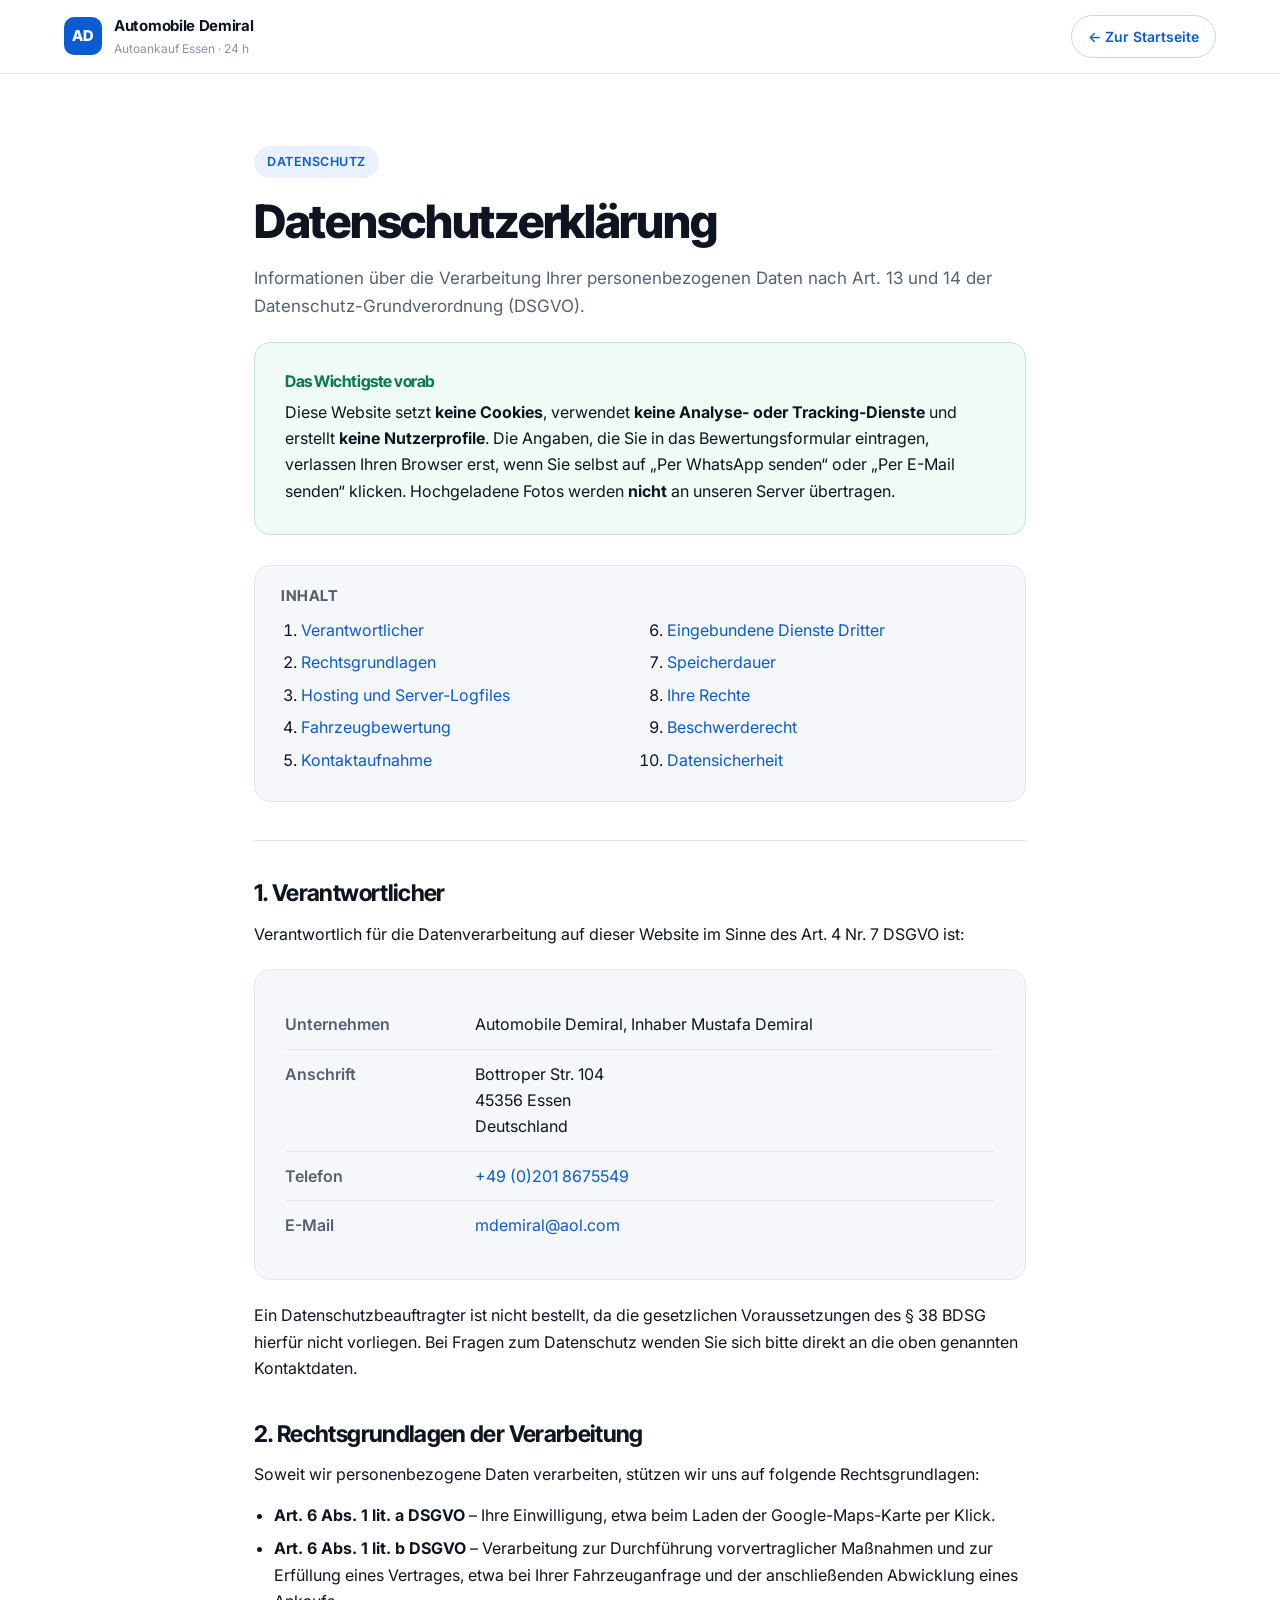
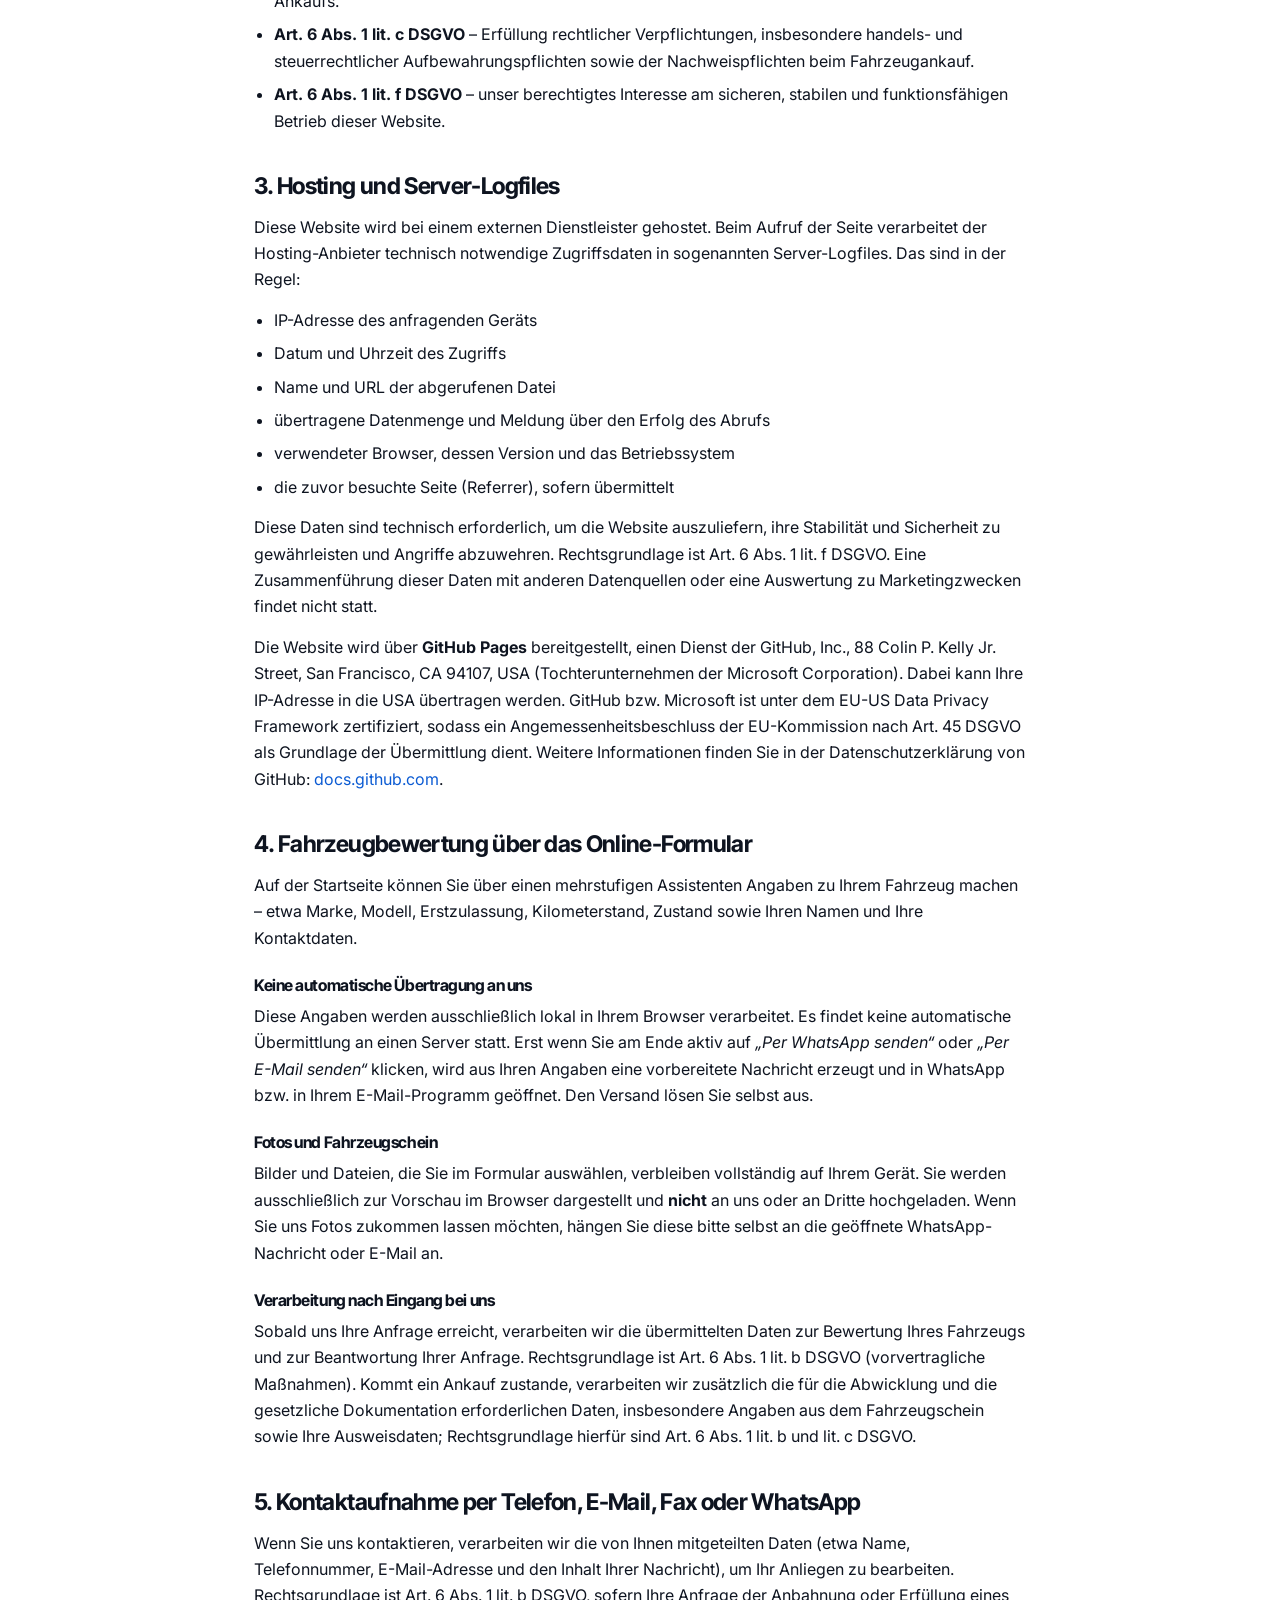
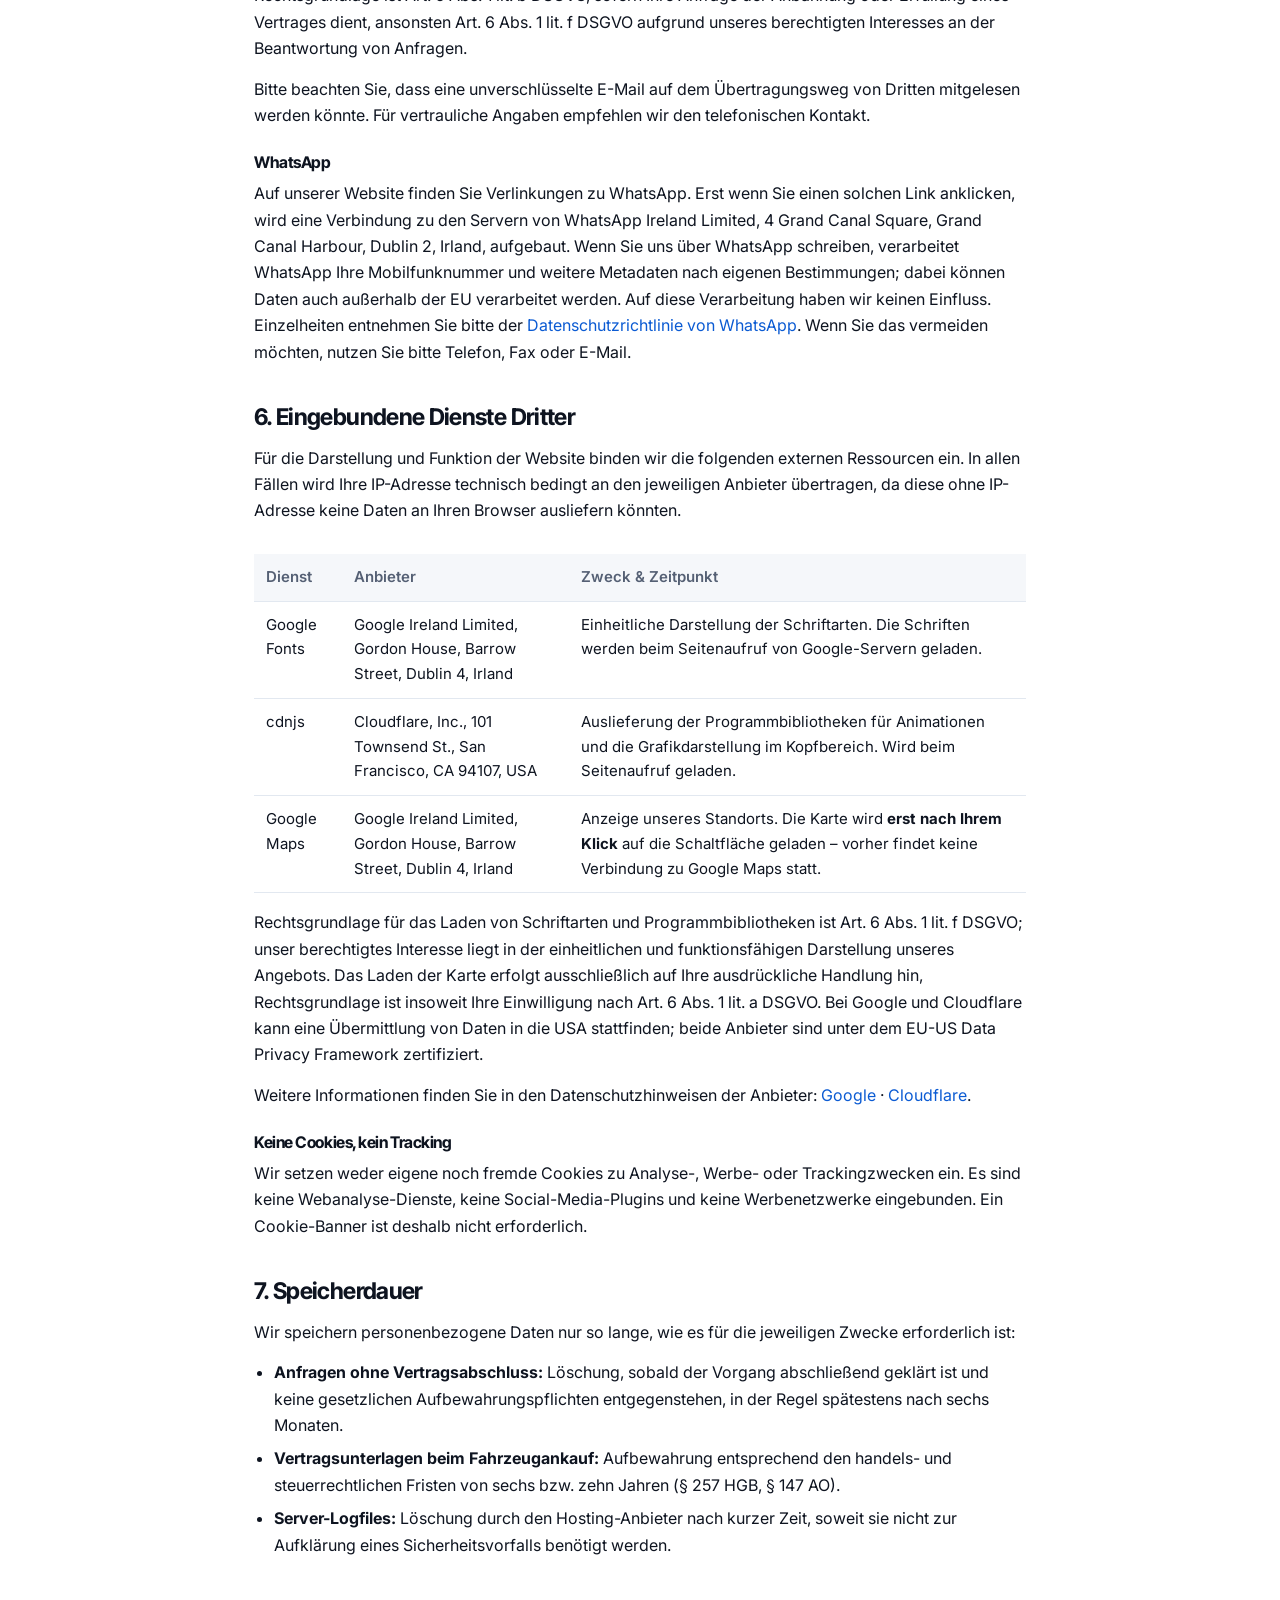
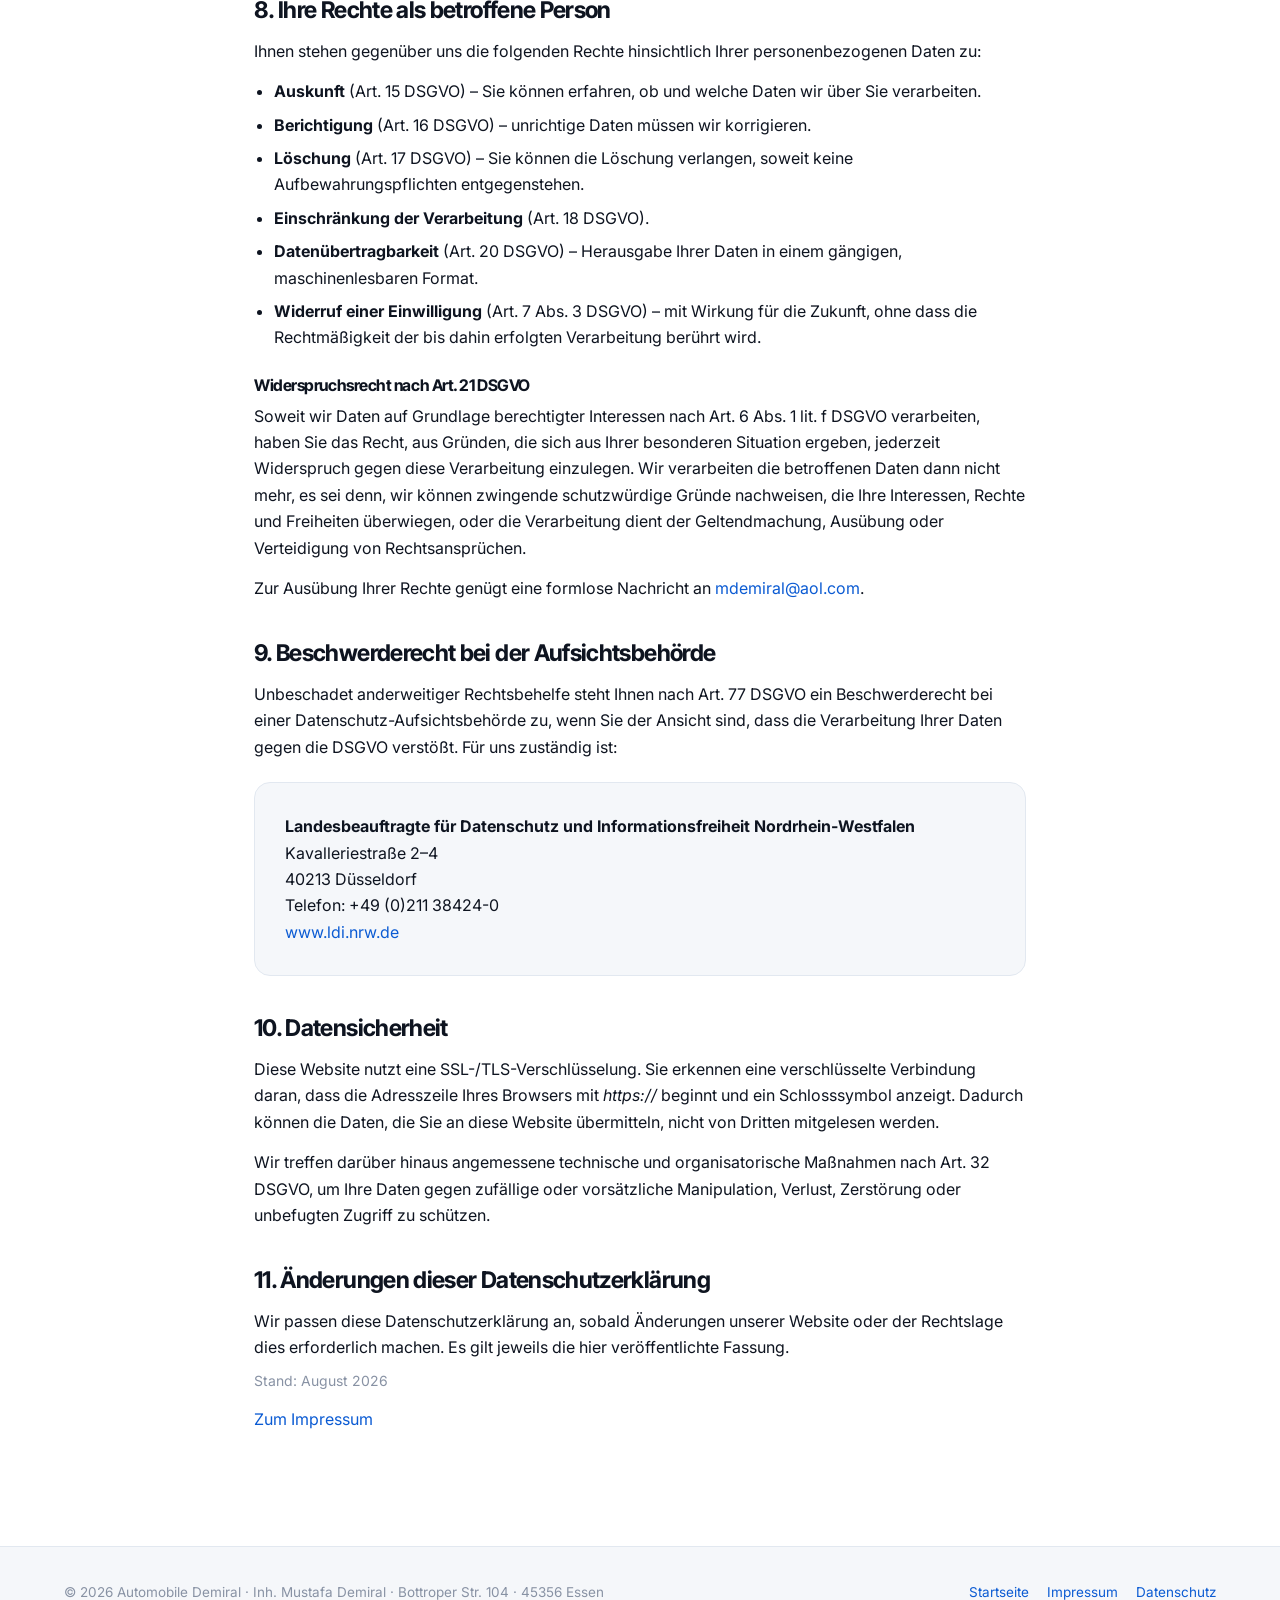
==== datenschutz.html @ 450b2874 "Impressum, Datenschutzerklaerung und Link-Vorschaubild ergaenzen Die Startseite verlinkte bereits au" ====
<!DOCTYPE html>
<html lang="de">
<head>
<meta charset="utf-8">
<meta name="viewport" content="width=device-width, initial-scale=1, viewport-fit=cover">
<title>Datenschutzerklärung | Automobile Demiral – Autoankauf Essen</title>
<meta name="description" content="Datenschutzerklärung von Automobile Demiral: Welche Daten beim Besuch der Website und bei einer Fahrzeuganfrage verarbeitet werden – und welche Rechte Sie haben.">
<link rel="canonical" href="https://www.autoankauf-demiral.de/datenschutz.html">
<meta name="robots" content="index, follow">
<meta property="og:site_name" content="Automobile Demiral">
<meta property="og:locale" content="de_DE">
<meta property="og:url" content="https://www.autoankauf-demiral.de/datenschutz.html">
<meta property="og:title" content="Datenschutzerklärung | Automobile Demiral">
<meta property="og:description" content="Informationen zur Verarbeitung personenbezogener Daten nach Art. 13 DSGVO.">
<meta property="og:image" content="https://www.autoankauf-demiral.de/og-image.png">
<meta property="og:type" content="website">
<meta name="theme-color" content="#FFFFFF">
<link rel="preconnect" href="https://fonts.googleapis.com">
<link rel="preconnect" href="https://fonts.gstatic.com" crossorigin>
<link href="https://fonts.googleapis.com/css2?family=Inter+Tight:wght@600;700;800&family=Inter:wght@400;500;600;700&display=swap" rel="stylesheet">
<style>
:root{
  --bg:#FFFFFF; --bg-soft:#F5F7FA; --bg-soft2:#EEF2F7;
  --ink:#0E1420; --ink-2:#556074; --ink-3:#8892A4;
  --line:#E2E8F0; --line-2:#CBD5E1;
  --blue:#0B5BD3; --blue-h:#0A4CB0; --blue-soft:#EAF1FE;
  --ok:#0E9F6E;
  --r-s:10px; --r-m:16px; --r-l:24px;
  --gut:clamp(20px,5vw,72px); --maxw:900px;
}
*{box-sizing:border-box}
html{-webkit-text-size-adjust:100%;scroll-behavior:smooth}
body{
  margin:0;background:var(--bg);color:var(--ink);
  font-family:'Inter',system-ui,-apple-system,"Segoe UI",sans-serif;
  font-size:16px;line-height:1.65;-webkit-font-smoothing:antialiased;
}
a{color:var(--blue);text-decoration:none}
a:hover{color:var(--blue-h);text-decoration:underline}
h1,h2,h3{font-family:'Inter Tight',sans-serif;line-height:1.12;letter-spacing:-.028em;margin:0}

header.nav{
  position:sticky;top:0;z-index:20;background:rgba(255,255,255,.92);
  backdrop-filter:saturate(160%) blur(12px);border-bottom:1px solid var(--line);
}
.nav-in{
  max-width:1280px;margin:0 auto;padding:14px var(--gut);
  display:flex;align-items:center;justify-content:space-between;gap:20px;
}
.brand{display:flex;align-items:center;gap:12px;color:var(--ink)}
.brand:hover{text-decoration:none}
.mark{
  width:38px;height:38px;border-radius:var(--r-s);background:var(--blue);
  display:grid;place-items:center;color:#fff;
  font-family:'Inter Tight',sans-serif;font-weight:800;font-size:15px;
}
.brand b{display:block;font-size:15px;font-weight:700;letter-spacing:-.02em}
.brand small{display:block;font-size:12px;color:var(--ink-3)}
.nav-back{
  font-size:14px;font-weight:600;padding:9px 16px;
  border:1px solid var(--line-2);border-radius:999px;white-space:nowrap;
}
.nav-back:hover{background:var(--bg-soft);text-decoration:none}

main{max-width:var(--maxw);margin:0 auto;padding:clamp(38px,7vw,72px) var(--gut) 80px}
.eyebrow{
  display:inline-block;font-size:12.5px;font-weight:600;letter-spacing:.04em;
  text-transform:uppercase;color:var(--blue);background:var(--blue-soft);
  padding:6px 13px;border-radius:999px;margin-bottom:18px;
}
h1{font-size:clamp(30px,5.2vw,46px);font-weight:800}
.lead{color:var(--ink-2);margin:16px 0 0;font-size:17px}
hr.sep{border:0;border-top:1px solid var(--line);margin:38px 0}

h2{font-size:clamp(19px,2.6vw,23px);font-weight:700;margin:40px 0 14px;scroll-margin-top:90px}
h3{font-size:16px;font-weight:700;margin:26px 0 8px}
p{margin:0 0 14px}
ul{margin:0 0 14px;padding-left:20px}
li{margin-bottom:7px}
small.note{display:block;color:var(--ink-3);font-size:14px;margin-top:-6px;margin-bottom:14px}

.toc{
  background:var(--bg-soft);border:1px solid var(--line);
  border-radius:var(--r-m);padding:22px 26px;margin:30px 0 8px;
}
.toc h2{margin:0 0 12px;font-size:15px;text-transform:uppercase;letter-spacing:.04em;color:var(--ink-2)}
.toc ol{margin:0;padding-left:20px;columns:2;column-gap:34px}
.toc li{margin-bottom:6px;break-inside:avoid}
@media (max-width:640px){.toc ol{columns:1}}

.card{
  background:var(--bg-soft);border:1px solid var(--line);
  border-radius:var(--r-m);padding:clamp(20px,3.4vw,30px);margin:22px 0;
}
.card p:last-child{margin-bottom:0}
.card.good{background:#F0FBF6;border-color:#BFE9D6}
.card.good h3{margin-top:0;color:#0B7A55}

dl.data{display:grid;grid-template-columns:190px 1fr;gap:0;margin:0}
dl.data dt{font-weight:600;color:var(--ink-2);padding:11px 0;border-top:1px solid var(--line)}
dl.data dd{margin:0;padding:11px 0;border-top:1px solid var(--line)}
dl.data dt:first-of-type,dl.data dd:first-of-type{border-top:0}
@media (max-width:620px){
  dl.data{grid-template-columns:1fr}
  dl.data dt{padding-bottom:0}
  dl.data dd{padding-top:2px;border-top:0}
  dl.data dd:first-of-type{border-top:0}
}

table.svc{width:100%;border-collapse:collapse;margin:16px 0;font-size:15px}
table.svc th,table.svc td{text-align:left;padding:11px 12px;border-bottom:1px solid var(--line);vertical-align:top}
table.svc th{font-weight:600;color:var(--ink-2);background:var(--bg-soft)}
.tbl-wrap{overflow-x:auto;-webkit-overflow-scrolling:touch}

footer{
  border-top:1px solid var(--line);background:var(--bg-soft);
  padding:34px var(--gut);margin-top:20px;
}
.f-in{
  max-width:1280px;margin:0 auto;display:flex;flex-wrap:wrap;gap:14px 26px;
  justify-content:space-between;font-size:13.5px;color:var(--ink-3);
}
.f-links{display:flex;flex-wrap:wrap;gap:18px}
</style>
</head>
<body>

<header class="nav">
  <div class="nav-in">
    <a class="brand" href="index.html">
      <div class="mark">AD</div>
      <div><b>Automobile Demiral</b><small>Autoankauf Essen · 24 h</small></div>
    </a>
    <a class="nav-back" href="index.html">&larr; Zur Startseite</a>
  </div>
</header>

<main>
  <span class="eyebrow">Datenschutz</span>
  <h1>Datenschutzerklärung</h1>
  <p class="lead">Informationen über die Verarbeitung Ihrer personenbezogenen Daten nach
  Art. 13 und 14 der Datenschutz-Grundverordnung (DSGVO).</p>

  <div class="card good">
    <h3>Das Wichtigste vorab</h3>
    <p>Diese Website setzt <strong>keine Cookies</strong>, verwendet <strong>keine Analyse- oder
    Tracking-Dienste</strong> und erstellt <strong>keine Nutzerprofile</strong>. Die Angaben, die
    Sie in das Bewertungsformular eintragen, verlassen Ihren Browser erst, wenn Sie selbst auf
    „Per WhatsApp senden“ oder „Per E-Mail senden“ klicken. Hochgeladene Fotos werden
    <strong>nicht</strong> an unseren Server übertragen.</p>
  </div>

  <nav class="toc">
    <h2>Inhalt</h2>
    <ol>
      <li><a href="#verantwortlicher">Verantwortlicher</a></li>
      <li><a href="#grundlagen">Rechtsgrundlagen</a></li>
      <li><a href="#hosting">Hosting und Server-Logfiles</a></li>
      <li><a href="#formular">Fahrzeugbewertung</a></li>
      <li><a href="#kontakt">Kontaktaufnahme</a></li>
      <li><a href="#dritte">Eingebundene Dienste Dritter</a></li>
      <li><a href="#speicherdauer">Speicherdauer</a></li>
      <li><a href="#rechte">Ihre Rechte</a></li>
      <li><a href="#beschwerde">Beschwerderecht</a></li>
      <li><a href="#sicherheit">Datensicherheit</a></li>
    </ol>
  </nav>

  <hr class="sep">

  <h2 id="verantwortlicher">1. Verantwortlicher</h2>
  <p>Verantwortlich für die Datenverarbeitung auf dieser Website im Sinne des Art. 4 Nr. 7 DSGVO ist:</p>
  <div class="card">
    <dl class="data">
      <dt>Unternehmen</dt>
      <dd>Automobile Demiral, Inhaber Mustafa Demiral</dd>
      <dt>Anschrift</dt>
      <dd>Bottroper Str. 104<br>45356 Essen<br>Deutschland</dd>
      <dt>Telefon</dt>
      <dd><a href="tel:+492018675549">+49 (0)201 8675549</a></dd>
      <dt>E-Mail</dt>
      <dd><a href="mailto:mdemiral@aol.com">mdemiral@aol.com</a></dd>
    </dl>
  </div>
  <p>Ein Datenschutzbeauftragter ist nicht bestellt, da die gesetzlichen Voraussetzungen des
  § 38 BDSG hierfür nicht vorliegen. Bei Fragen zum Datenschutz wenden Sie sich bitte direkt an
  die oben genannten Kontaktdaten.</p>

  <h2 id="grundlagen">2. Rechtsgrundlagen der Verarbeitung</h2>
  <p>Soweit wir personenbezogene Daten verarbeiten, stützen wir uns auf folgende Rechtsgrundlagen:</p>
  <ul>
    <li><strong>Art. 6 Abs. 1 lit. a DSGVO</strong> – Ihre Einwilligung, etwa beim Laden der
    Google-Maps-Karte per Klick.</li>
    <li><strong>Art. 6 Abs. 1 lit. b DSGVO</strong> – Verarbeitung zur Durchführung
    vorvertraglicher Maßnahmen und zur Erfüllung eines Vertrages, etwa bei Ihrer
    Fahrzeuganfrage und der anschließenden Abwicklung eines Ankaufs.</li>
    <li><strong>Art. 6 Abs. 1 lit. c DSGVO</strong> – Erfüllung rechtlicher Verpflichtungen,
    insbesondere handels- und steuerrechtlicher Aufbewahrungspflichten sowie der
    Nachweispflichten beim Fahrzeugankauf.</li>
    <li><strong>Art. 6 Abs. 1 lit. f DSGVO</strong> – unser berechtigtes Interesse am sicheren,
    stabilen und funktionsfähigen Betrieb dieser Website.</li>
  </ul>

  <h2 id="hosting">3. Hosting und Server-Logfiles</h2>
  <p>Diese Website wird bei einem externen Dienstleister gehostet. Beim Aufruf der Seite
  verarbeitet der Hosting-Anbieter technisch notwendige Zugriffsdaten in sogenannten
  Server-Logfiles. Das sind in der Regel:</p>
  <ul>
    <li>IP-Adresse des anfragenden Geräts</li>
    <li>Datum und Uhrzeit des Zugriffs</li>
    <li>Name und URL der abgerufenen Datei</li>
    <li>übertragene Datenmenge und Meldung über den Erfolg des Abrufs</li>
    <li>verwendeter Browser, dessen Version und das Betriebssystem</li>
    <li>die zuvor besuchte Seite (Referrer), sofern übermittelt</li>
  </ul>
  <p>Diese Daten sind technisch erforderlich, um die Website auszuliefern, ihre Stabilität und
  Sicherheit zu gewährleisten und Angriffe abzuwehren. Rechtsgrundlage ist Art. 6 Abs. 1 lit. f
  DSGVO. Eine Zusammenführung dieser Daten mit anderen Datenquellen oder eine Auswertung zu
  Marketingzwecken findet nicht statt.</p>
  <p>Die Website wird über <strong>GitHub Pages</strong> bereitgestellt, einen Dienst der
  GitHub, Inc., 88 Colin P. Kelly Jr. Street, San Francisco, CA 94107, USA (Tochterunternehmen
  der Microsoft Corporation). Dabei kann Ihre IP-Adresse in die USA übertragen werden. GitHub
  bzw. Microsoft ist unter dem EU-US Data Privacy Framework zertifiziert, sodass ein
  Angemessenheitsbeschluss der EU-Kommission nach Art. 45 DSGVO als Grundlage der Übermittlung
  dient. Weitere Informationen finden Sie in der Datenschutzerklärung von GitHub:
  <a href="https://docs.github.com/site-policy/privacy-policies/github-general-privacy-statement" target="_blank" rel="noopener noreferrer">docs.github.com</a>.</p>

  <h2 id="formular">4. Fahrzeugbewertung über das Online-Formular</h2>
  <p>Auf der Startseite können Sie über einen mehrstufigen Assistenten Angaben zu Ihrem Fahrzeug
  machen – etwa Marke, Modell, Erstzulassung, Kilometerstand, Zustand sowie Ihren Namen und Ihre
  Kontaktdaten.</p>

  <h3>Keine automatische Übertragung an uns</h3>
  <p>Diese Angaben werden ausschließlich lokal in Ihrem Browser verarbeitet. Es findet keine
  automatische Übermittlung an einen Server statt. Erst wenn Sie am Ende aktiv auf
  <em>„Per WhatsApp senden“</em> oder <em>„Per E-Mail senden“</em> klicken, wird aus Ihren
  Angaben eine vorbereitete Nachricht erzeugt und in WhatsApp bzw. in Ihrem E-Mail-Programm
  geöffnet. Den Versand lösen Sie selbst aus.</p>

  <h3>Fotos und Fahrzeugschein</h3>
  <p>Bilder und Dateien, die Sie im Formular auswählen, verbleiben vollständig auf Ihrem Gerät.
  Sie werden ausschließlich zur Vorschau im Browser dargestellt und <strong>nicht</strong> an uns
  oder an Dritte hochgeladen. Wenn Sie uns Fotos zukommen lassen möchten, hängen Sie diese bitte
  selbst an die geöffnete WhatsApp-Nachricht oder E-Mail an.</p>

  <h3>Verarbeitung nach Eingang bei uns</h3>
  <p>Sobald uns Ihre Anfrage erreicht, verarbeiten wir die übermittelten Daten zur Bewertung
  Ihres Fahrzeugs und zur Beantwortung Ihrer Anfrage. Rechtsgrundlage ist Art. 6 Abs. 1 lit. b
  DSGVO (vorvertragliche Maßnahmen). Kommt ein Ankauf zustande, verarbeiten wir zusätzlich die
  für die Abwicklung und die gesetzliche Dokumentation erforderlichen Daten, insbesondere
  Angaben aus dem Fahrzeugschein sowie Ihre Ausweisdaten; Rechtsgrundlage hierfür sind
  Art. 6 Abs. 1 lit. b und lit. c DSGVO.</p>

  <h2 id="kontakt">5. Kontaktaufnahme per Telefon, E-Mail, Fax oder WhatsApp</h2>
  <p>Wenn Sie uns kontaktieren, verarbeiten wir die von Ihnen mitgeteilten Daten (etwa Name,
  Telefonnummer, E-Mail-Adresse und den Inhalt Ihrer Nachricht), um Ihr Anliegen zu bearbeiten.
  Rechtsgrundlage ist Art. 6 Abs. 1 lit. b DSGVO, sofern Ihre Anfrage der Anbahnung oder
  Erfüllung eines Vertrages dient, ansonsten Art. 6 Abs. 1 lit. f DSGVO aufgrund unseres
  berechtigten Interesses an der Beantwortung von Anfragen.</p>
  <p>Bitte beachten Sie, dass eine unverschlüsselte E-Mail auf dem Übertragungsweg von Dritten
  mitgelesen werden könnte. Für vertrauliche Angaben empfehlen wir den telefonischen Kontakt.</p>

  <h3>WhatsApp</h3>
  <p>Auf unserer Website finden Sie Verlinkungen zu WhatsApp. Erst wenn Sie einen solchen Link
  anklicken, wird eine Verbindung zu den Servern von WhatsApp Ireland Limited, 4 Grand Canal
  Square, Grand Canal Harbour, Dublin 2, Irland, aufgebaut. Wenn Sie uns über WhatsApp
  schreiben, verarbeitet WhatsApp Ihre Mobilfunknummer und weitere Metadaten nach eigenen
  Bestimmungen; dabei können Daten auch außerhalb der EU verarbeitet werden. Auf diese
  Verarbeitung haben wir keinen Einfluss. Einzelheiten entnehmen Sie bitte der
  <a href="https://www.whatsapp.com/legal/privacy-policy-eea" target="_blank" rel="noopener noreferrer">Datenschutzrichtlinie von WhatsApp</a>.
  Wenn Sie das vermeiden möchten, nutzen Sie bitte Telefon, Fax oder E-Mail.</p>

  <h2 id="dritte">6. Eingebundene Dienste Dritter</h2>
  <p>Für die Darstellung und Funktion der Website binden wir die folgenden externen Ressourcen
  ein. In allen Fällen wird Ihre IP-Adresse technisch bedingt an den jeweiligen Anbieter
  übertragen, da diese ohne IP-Adresse keine Daten an Ihren Browser ausliefern könnten.</p>

  <div class="tbl-wrap">
    <table class="svc">
      <thead>
        <tr><th>Dienst</th><th>Anbieter</th><th>Zweck &amp; Zeitpunkt</th></tr>
      </thead>
      <tbody>
        <tr>
          <td>Google Fonts</td>
          <td>Google Ireland Limited, Gordon House, Barrow Street, Dublin 4, Irland</td>
          <td>Einheitliche Darstellung der Schriftarten. Die Schriften werden beim Seitenaufruf von Google-Servern geladen.</td>
        </tr>
        <tr>
          <td>cdnjs</td>
          <td>Cloudflare, Inc., 101 Townsend St., San Francisco, CA 94107, USA</td>
          <td>Auslieferung der Programmbibliotheken für Animationen und die Grafikdarstellung im Kopfbereich. Wird beim Seitenaufruf geladen.</td>
        </tr>
        <tr>
          <td>Google Maps</td>
          <td>Google Ireland Limited, Gordon House, Barrow Street, Dublin 4, Irland</td>
          <td>Anzeige unseres Standorts. Die Karte wird <strong>erst nach Ihrem Klick</strong> auf die Schaltfläche geladen – vorher findet keine Verbindung zu Google Maps statt.</td>
        </tr>
      </tbody>
    </table>
  </div>

  <p>Rechtsgrundlage für das Laden von Schriftarten und Programmbibliotheken ist Art. 6 Abs. 1
  lit. f DSGVO; unser berechtigtes Interesse liegt in der einheitlichen und funktionsfähigen
  Darstellung unseres Angebots. Das Laden der Karte erfolgt ausschließlich auf Ihre
  ausdrückliche Handlung hin, Rechtsgrundlage ist insoweit Ihre Einwilligung nach Art. 6 Abs. 1
  lit. a DSGVO. Bei Google und Cloudflare kann eine Übermittlung von Daten in die USA
  stattfinden; beide Anbieter sind unter dem EU-US Data Privacy Framework zertifiziert.</p>
  <p>Weitere Informationen finden Sie in den Datenschutzhinweisen der Anbieter:
  <a href="https://policies.google.com/privacy" target="_blank" rel="noopener noreferrer">Google</a> ·
  <a href="https://www.cloudflare.com/privacypolicy/" target="_blank" rel="noopener noreferrer">Cloudflare</a>.</p>

  <h3>Keine Cookies, kein Tracking</h3>
  <p>Wir setzen weder eigene noch fremde Cookies zu Analyse-, Werbe- oder Trackingzwecken ein.
  Es sind keine Webanalyse-Dienste, keine Social-Media-Plugins und keine Werbenetzwerke
  eingebunden. Ein Cookie-Banner ist deshalb nicht erforderlich.</p>

  <h2 id="speicherdauer">7. Speicherdauer</h2>
  <p>Wir speichern personenbezogene Daten nur so lange, wie es für die jeweiligen Zwecke
  erforderlich ist:</p>
  <ul>
    <li><strong>Anfragen ohne Vertragsabschluss:</strong> Löschung, sobald der Vorgang
    abschließend geklärt ist und keine gesetzlichen Aufbewahrungspflichten entgegenstehen,
    in der Regel spätestens nach sechs Monaten.</li>
    <li><strong>Vertragsunterlagen beim Fahrzeugankauf:</strong> Aufbewahrung entsprechend den
    handels- und steuerrechtlichen Fristen von sechs bzw. zehn Jahren
    (§ 257 HGB, § 147 AO).</li>
    <li><strong>Server-Logfiles:</strong> Löschung durch den Hosting-Anbieter nach kurzer Zeit,
    soweit sie nicht zur Aufklärung eines Sicherheitsvorfalls benötigt werden.</li>
  </ul>

  <h2 id="rechte">8. Ihre Rechte als betroffene Person</h2>
  <p>Ihnen stehen gegenüber uns die folgenden Rechte hinsichtlich Ihrer personenbezogenen Daten zu:</p>
  <ul>
    <li><strong>Auskunft</strong> (Art. 15 DSGVO) – Sie können erfahren, ob und welche Daten wir
    über Sie verarbeiten.</li>
    <li><strong>Berichtigung</strong> (Art. 16 DSGVO) – unrichtige Daten müssen wir korrigieren.</li>
    <li><strong>Löschung</strong> (Art. 17 DSGVO) – Sie können die Löschung verlangen, soweit
    keine Aufbewahrungspflichten entgegenstehen.</li>
    <li><strong>Einschränkung der Verarbeitung</strong> (Art. 18 DSGVO).</li>
    <li><strong>Datenübertragbarkeit</strong> (Art. 20 DSGVO) – Herausgabe Ihrer Daten in einem
    gängigen, maschinenlesbaren Format.</li>
    <li><strong>Widerruf einer Einwilligung</strong> (Art. 7 Abs. 3 DSGVO) – mit Wirkung für die
    Zukunft, ohne dass die Rechtmäßigkeit der bis dahin erfolgten Verarbeitung berührt wird.</li>
  </ul>

  <h3>Widerspruchsrecht nach Art. 21 DSGVO</h3>
  <p>Soweit wir Daten auf Grundlage berechtigter Interessen nach Art. 6 Abs. 1 lit. f DSGVO
  verarbeiten, haben Sie das Recht, aus Gründen, die sich aus Ihrer besonderen Situation
  ergeben, jederzeit Widerspruch gegen diese Verarbeitung einzulegen. Wir verarbeiten die
  betroffenen Daten dann nicht mehr, es sei denn, wir können zwingende schutzwürdige Gründe
  nachweisen, die Ihre Interessen, Rechte und Freiheiten überwiegen, oder die Verarbeitung dient
  der Geltendmachung, Ausübung oder Verteidigung von Rechtsansprüchen.</p>
  <p>Zur Ausübung Ihrer Rechte genügt eine formlose Nachricht an
  <a href="mailto:mdemiral@aol.com">mdemiral@aol.com</a>.</p>

  <h2 id="beschwerde">9. Beschwerderecht bei der Aufsichtsbehörde</h2>
  <p>Unbeschadet anderweitiger Rechtsbehelfe steht Ihnen nach Art. 77 DSGVO ein Beschwerderecht
  bei einer Datenschutz-Aufsichtsbehörde zu, wenn Sie der Ansicht sind, dass die Verarbeitung
  Ihrer Daten gegen die DSGVO verstößt. Für uns zuständig ist:</p>
  <div class="card">
    <p><strong>Landesbeauftragte für Datenschutz und Informationsfreiheit
    Nordrhein-Westfalen</strong><br>
    Kavalleriestraße 2–4<br>
    40213 Düsseldorf<br>
    Telefon: +49 (0)211 38424-0<br>
    <a href="https://www.ldi.nrw.de" target="_blank" rel="noopener noreferrer">www.ldi.nrw.de</a></p>
  </div>

  <h2 id="sicherheit">10. Datensicherheit</h2>
  <p>Diese Website nutzt eine SSL-/TLS-Verschlüsselung. Sie erkennen eine verschlüsselte
  Verbindung daran, dass die Adresszeile Ihres Browsers mit <em>https://</em> beginnt und ein
  Schlosssymbol anzeigt. Dadurch können die Daten, die Sie an diese Website übermitteln, nicht
  von Dritten mitgelesen werden.</p>
  <p>Wir treffen darüber hinaus angemessene technische und organisatorische Maßnahmen nach
  Art. 32 DSGVO, um Ihre Daten gegen zufällige oder vorsätzliche Manipulation, Verlust,
  Zerstörung oder unbefugten Zugriff zu schützen.</p>

  <h2>11. Änderungen dieser Datenschutzerklärung</h2>
  <p>Wir passen diese Datenschutzerklärung an, sobald Änderungen unserer Website oder der
  Rechtslage dies erforderlich machen. Es gilt jeweils die hier veröffentlichte Fassung.</p>
  <p><small class="note">Stand: August 2026</small></p>

  <p><a href="impressum.html">Zum Impressum</a></p>
</main>

<footer>
  <div class="f-in">
    <span>© <span id="yr">2026</span> Automobile Demiral · Inh. Mustafa Demiral · Bottroper Str. 104 · 45356 Essen</span>
    <span class="f-links">
      <a href="index.html">Startseite</a>
      <a href="impressum.html">Impressum</a>
      <a href="datenschutz.html">Datenschutz</a>
    </span>
  </div>
</footer>

<script>document.getElementById('yr').textContent = new Date().getFullYear();</script>
</body>
</html>
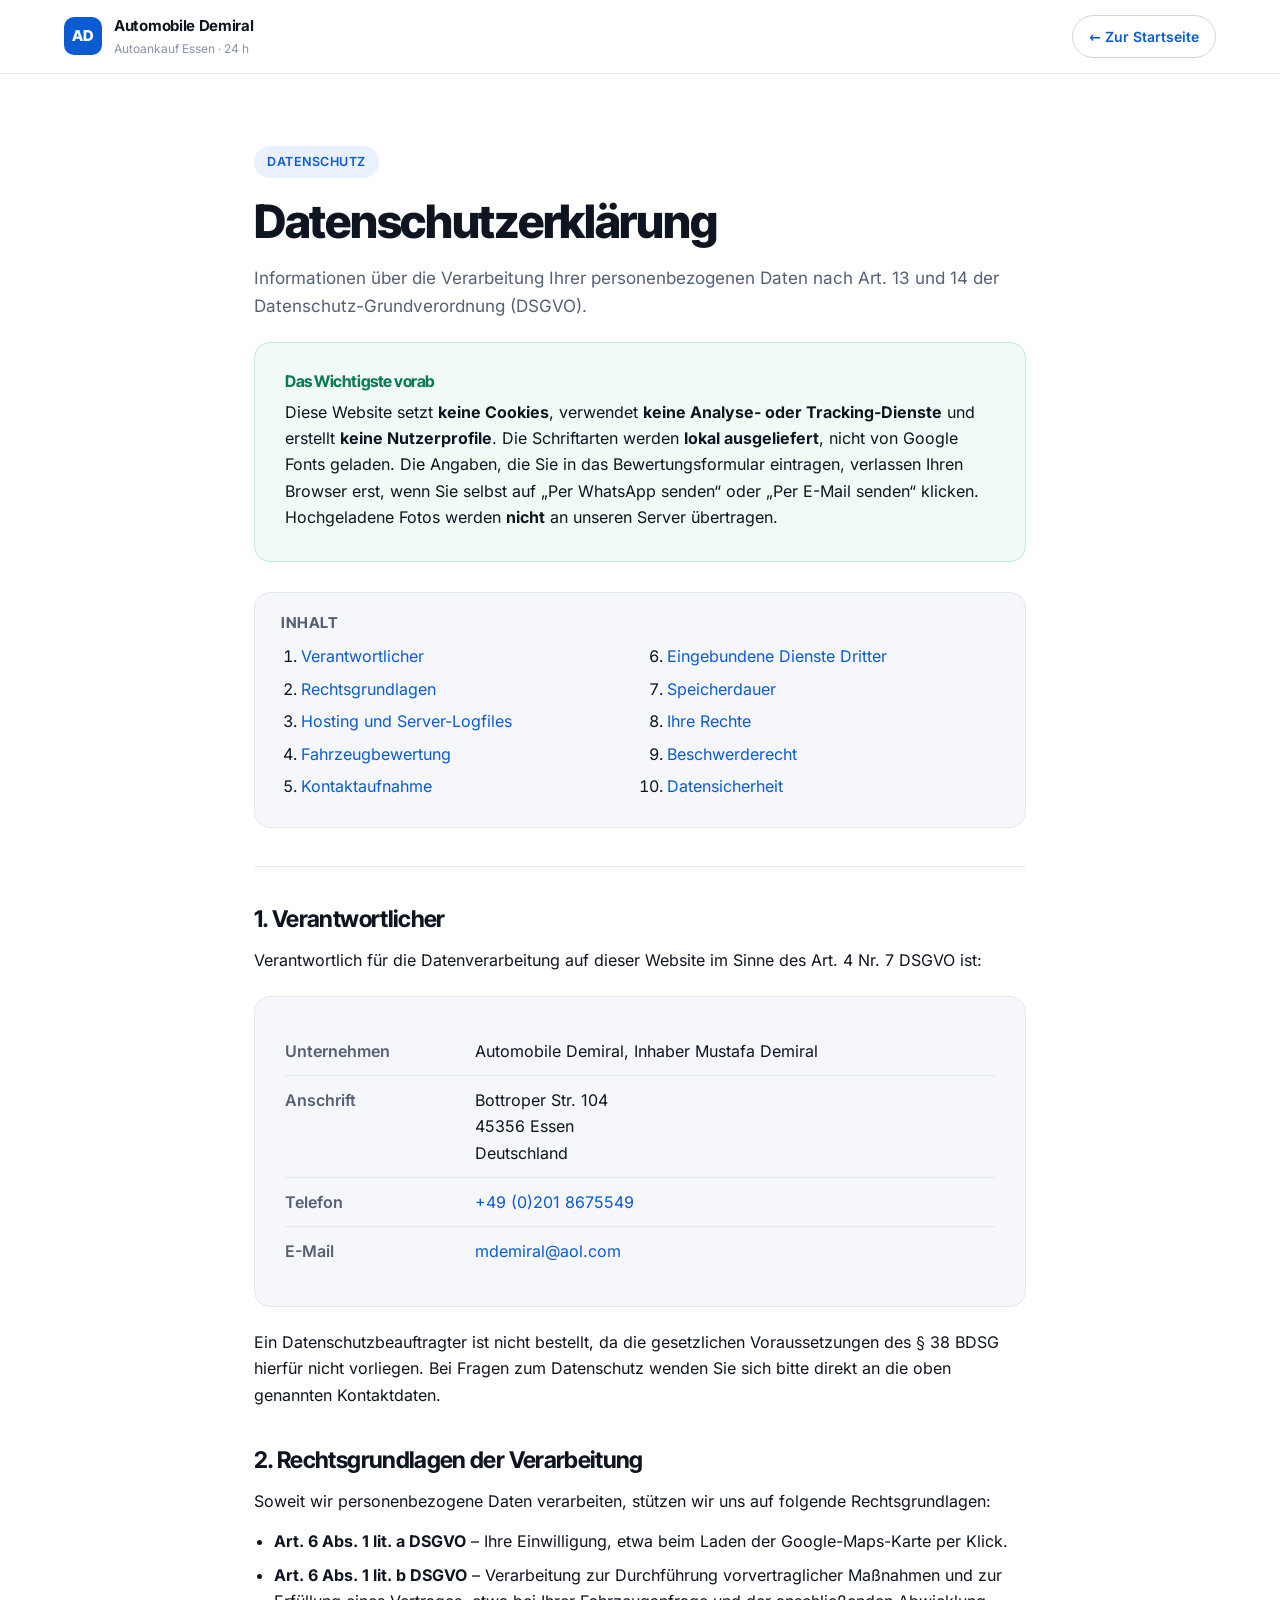
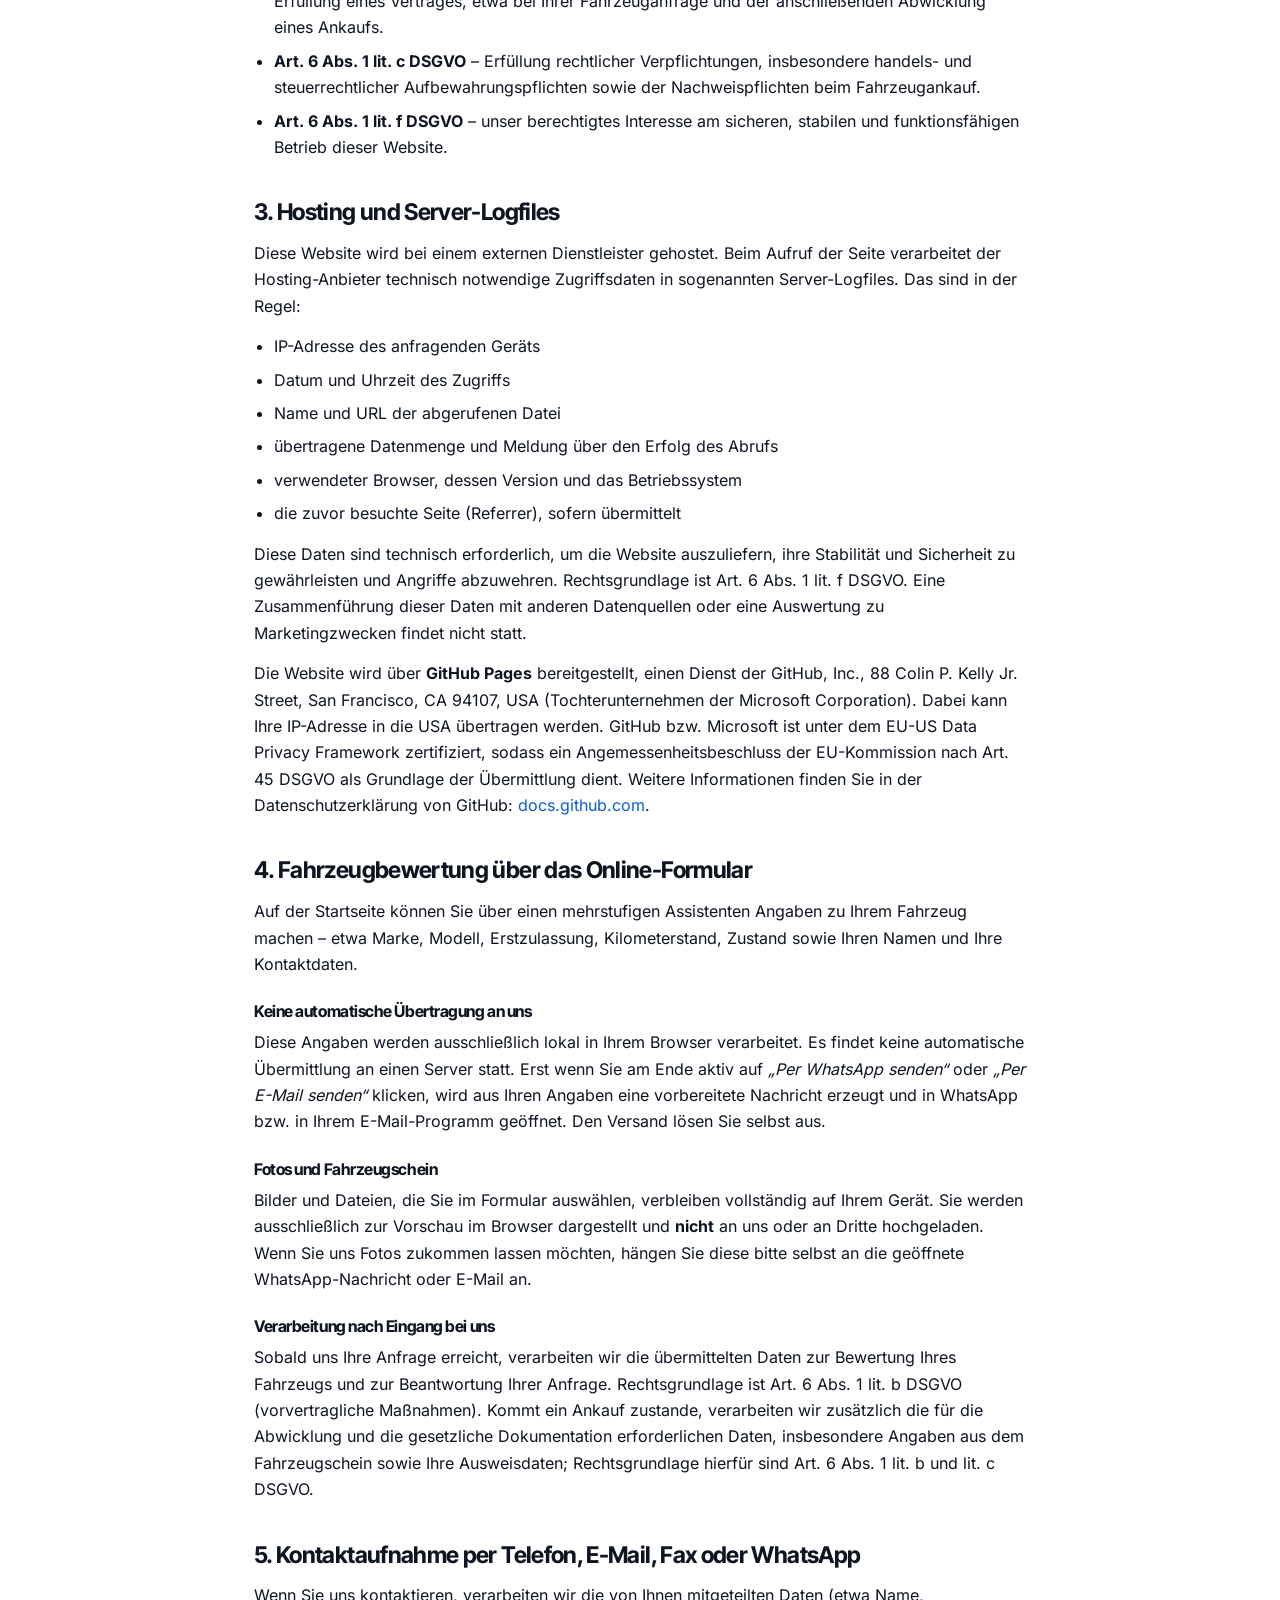
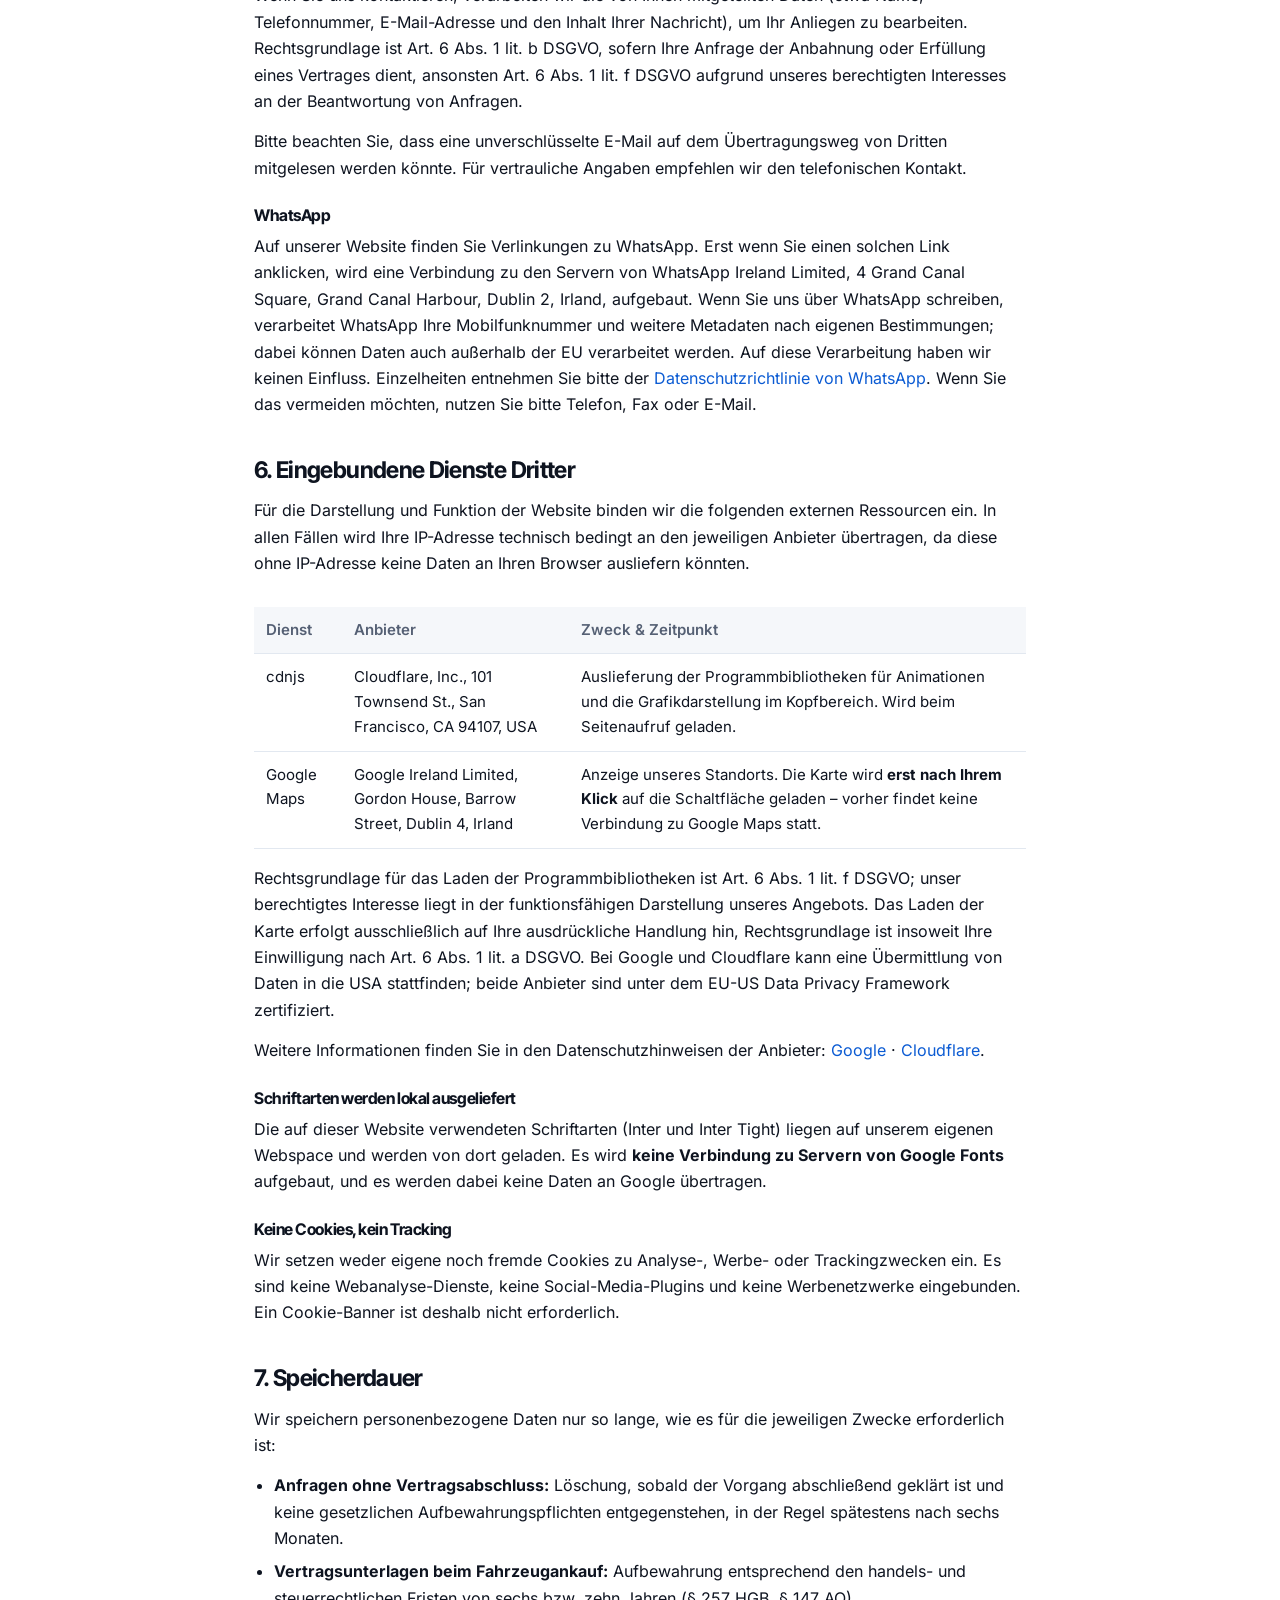
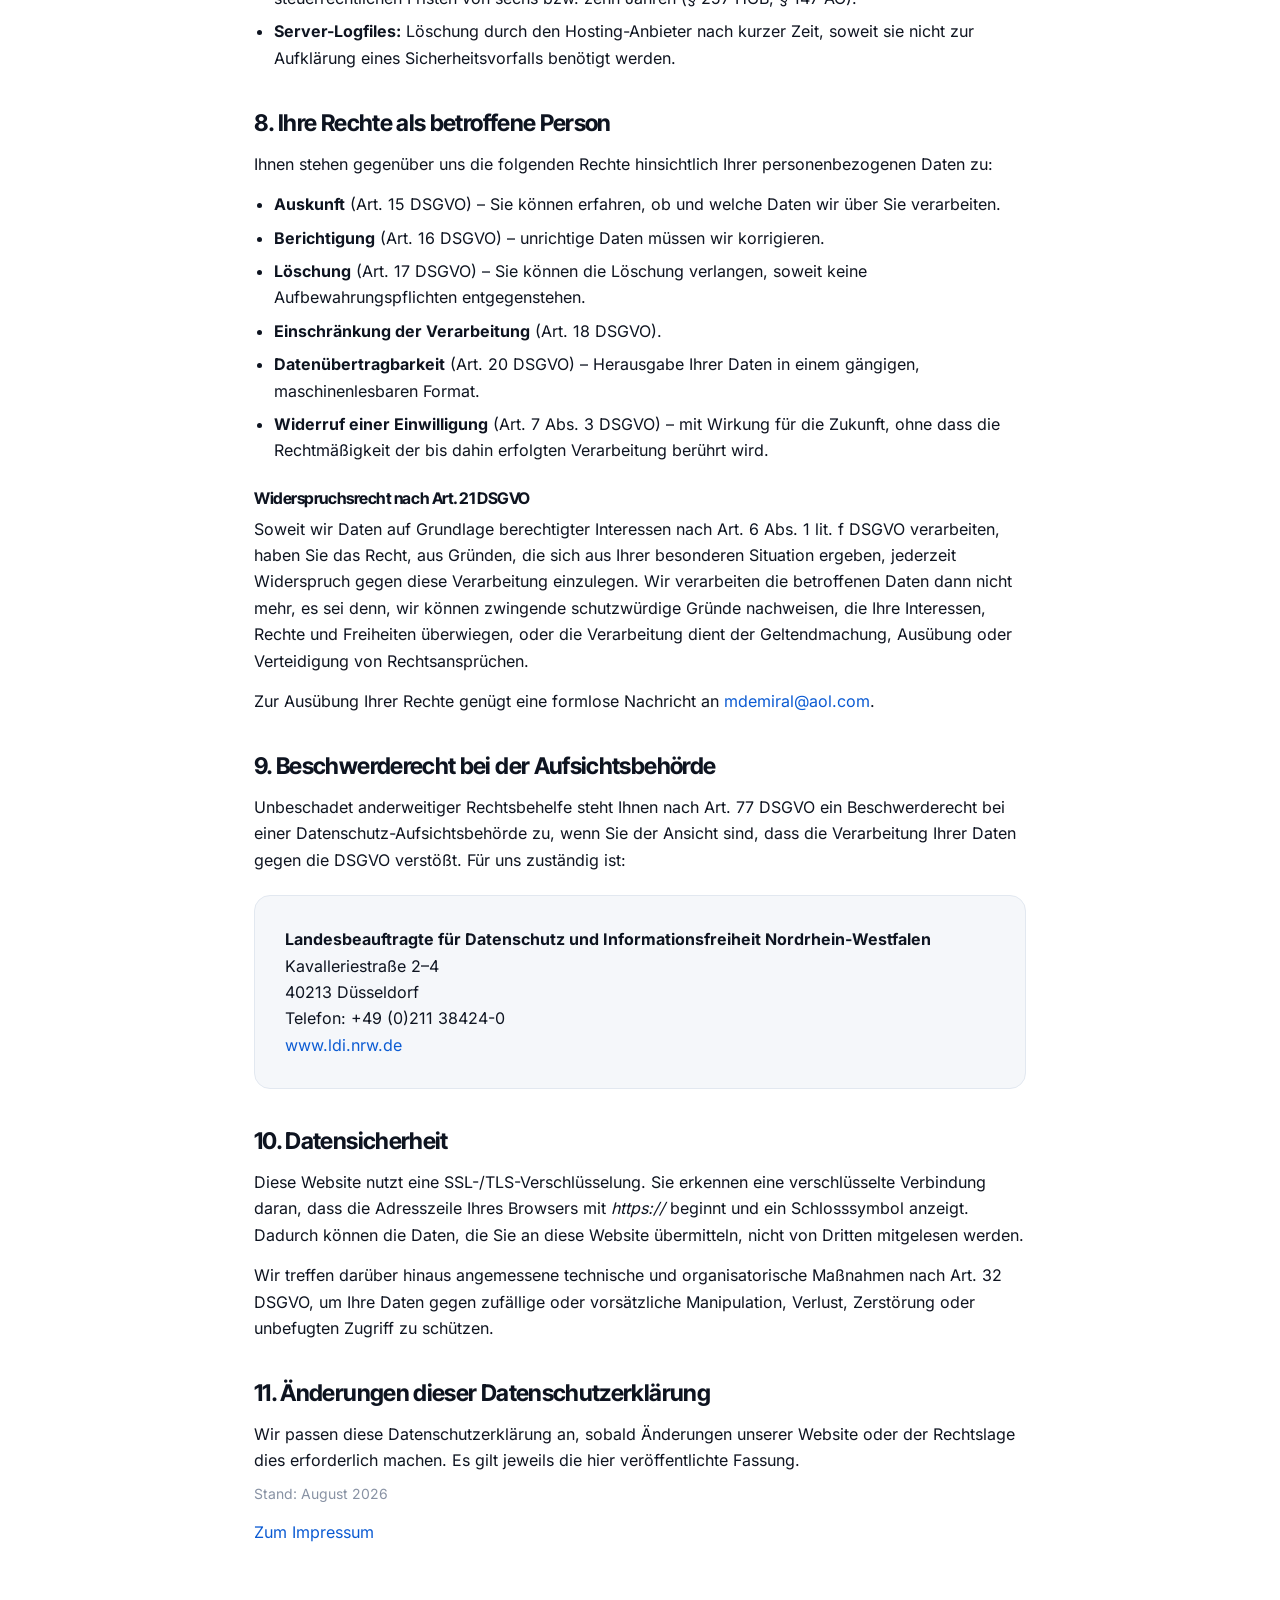
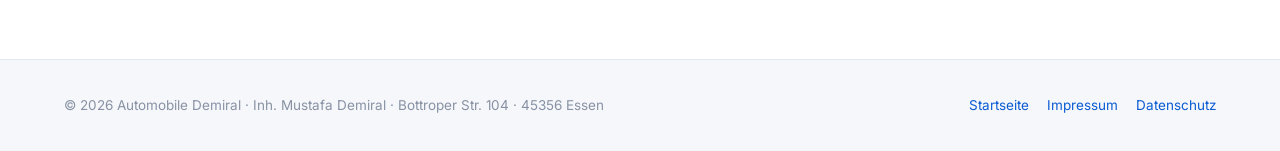
==== commit 2f59bd7e: "Schriften lokal ausliefern statt ueber Google Fonts Die Seiten luden Inter und Inter Tight bei jedem" ====
--- a/datenschutz.html
+++ b/datenschutz.html
@@ -15,9 +15,10 @@
 <meta property="og:image" content="https://www.autoankauf-demiral.de/og-image.png">
 <meta property="og:type" content="website">
 <meta name="theme-color" content="#FFFFFF">
-<link rel="preconnect" href="https://fonts.googleapis.com">
-<link rel="preconnect" href="https://fonts.gstatic.com" crossorigin>
-<link href="https://fonts.googleapis.com/css2?family=Inter+Tight:wght@600;700;800&family=Inter:wght@400;500;600;700&display=swap" rel="stylesheet">
+<!-- Schriften lokal — keine Verbindung zu Google-Servern -->
+<link rel="preload" href="fonts/InterTight-latin.woff2" as="font" type="font/woff2" crossorigin>
+<link rel="preload" href="fonts/Inter-latin.woff2" as="font" type="font/woff2" crossorigin>
+<link rel="stylesheet" href="fonts.css">
 <style>
 :root{
   --bg:#FFFFFF; --bg-soft:#F5F7FA; --bg-soft2:#EEF2F7;
@@ -144,7 +145,8 @@
   <div class="card good">
     <h3>Das Wichtigste vorab</h3>
     <p>Diese Website setzt <strong>keine Cookies</strong>, verwendet <strong>keine Analyse- oder
-    Tracking-Dienste</strong> und erstellt <strong>keine Nutzerprofile</strong>. Die Angaben, die
+    Tracking-Dienste</strong> und erstellt <strong>keine Nutzerprofile</strong>. Die Schriftarten
+    werden <strong>lokal ausgeliefert</strong>, nicht von Google Fonts geladen. Die Angaben, die
     Sie in das Bewertungsformular eintragen, verlassen Ihren Browser erst, wenn Sie selbst auf
     „Per WhatsApp senden“ oder „Per E-Mail senden“ klicken. Hochgeladene Fotos werden
     <strong>nicht</strong> an unseren Server übertragen.</p>
@@ -282,11 +284,6 @@
       </thead>
       <tbody>
         <tr>
-          <td>Google Fonts</td>
-          <td>Google Ireland Limited, Gordon House, Barrow Street, Dublin 4, Irland</td>
-          <td>Einheitliche Darstellung der Schriftarten. Die Schriften werden beim Seitenaufruf von Google-Servern geladen.</td>
-        </tr>
-        <tr>
           <td>cdnjs</td>
           <td>Cloudflare, Inc., 101 Townsend St., San Francisco, CA 94107, USA</td>
           <td>Auslieferung der Programmbibliotheken für Animationen und die Grafikdarstellung im Kopfbereich. Wird beim Seitenaufruf geladen.</td>
@@ -300,15 +297,20 @@
     </table>
   </div>
 
-  <p>Rechtsgrundlage für das Laden von Schriftarten und Programmbibliotheken ist Art. 6 Abs. 1
-  lit. f DSGVO; unser berechtigtes Interesse liegt in der einheitlichen und funktionsfähigen
-  Darstellung unseres Angebots. Das Laden der Karte erfolgt ausschließlich auf Ihre
-  ausdrückliche Handlung hin, Rechtsgrundlage ist insoweit Ihre Einwilligung nach Art. 6 Abs. 1
-  lit. a DSGVO. Bei Google und Cloudflare kann eine Übermittlung von Daten in die USA
-  stattfinden; beide Anbieter sind unter dem EU-US Data Privacy Framework zertifiziert.</p>
+  <p>Rechtsgrundlage für das Laden der Programmbibliotheken ist Art. 6 Abs. 1 lit. f DSGVO;
+  unser berechtigtes Interesse liegt in der funktionsfähigen Darstellung unseres Angebots.
+  Das Laden der Karte erfolgt ausschließlich auf Ihre ausdrückliche Handlung hin,
+  Rechtsgrundlage ist insoweit Ihre Einwilligung nach Art. 6 Abs. 1 lit. a DSGVO. Bei Google
+  und Cloudflare kann eine Übermittlung von Daten in die USA stattfinden; beide Anbieter sind
+  unter dem EU-US Data Privacy Framework zertifiziert.</p>
   <p>Weitere Informationen finden Sie in den Datenschutzhinweisen der Anbieter:
   <a href="https://policies.google.com/privacy" target="_blank" rel="noopener noreferrer">Google</a> ·
   <a href="https://www.cloudflare.com/privacypolicy/" target="_blank" rel="noopener noreferrer">Cloudflare</a>.</p>
+
+  <h3>Schriftarten werden lokal ausgeliefert</h3>
+  <p>Die auf dieser Website verwendeten Schriftarten (Inter und Inter Tight) liegen auf unserem
+  eigenen Webspace und werden von dort geladen. Es wird <strong>keine Verbindung zu Servern von
+  Google Fonts</strong> aufgebaut, und es werden dabei keine Daten an Google übertragen.</p>
 
   <h3>Keine Cookies, kein Tracking</h3>
   <p>Wir setzen weder eigene noch fremde Cookies zu Analyse-, Werbe- oder Trackingzwecken ein.
--- a/fonts.css
+++ b/fonts.css
@@ -0,0 +1,46 @@
+/* ============================================================
+   Lokal ausgelieferte Schriften — es wird keine Verbindung zu
+   Google-Servern aufgebaut.
+
+   Inter & Inter Tight, SIL Open Font License 1.1
+   https://github.com/rsms/inter
+   https://github.com/undercasetype/Inter-Tight
+
+   Variable Fonts (Gewichtsachse 100–900), Subsets latin + latin-ext.
+   ============================================================ */
+
+@font-face{
+  font-family:'Inter';
+  font-style:normal;
+  font-weight:100 900;
+  font-display:swap;
+  src:url('fonts/Inter-latin.woff2') format('woff2-variations');
+  unicode-range:U+0000-00FF, U+0131, U+0152-0153, U+02BB-02BC, U+02C6, U+02DA, U+02DC, U+0304, U+0308, U+0329, U+2000-206F, U+20AC, U+2122, U+2191, U+2193, U+2212, U+2215, U+FEFF, U+FFFD;
+}
+
+@font-face{
+  font-family:'Inter';
+  font-style:normal;
+  font-weight:100 900;
+  font-display:swap;
+  src:url('fonts/Inter-latin-ext.woff2') format('woff2-variations');
+  unicode-range:U+0100-02BA, U+02BD-02C5, U+02C7-02CC, U+02CE-02D7, U+02DD-02FF, U+0304, U+0308, U+0329, U+1D00-1DBF, U+1E00-1E9F, U+1EF2-1EFF, U+2020, U+20A0-20AB, U+20AD-20C0, U+2113, U+2C60-2C7F, U+A720-A7FF;
+}
+
+@font-face{
+  font-family:'Inter Tight';
+  font-style:normal;
+  font-weight:100 900;
+  font-display:swap;
+  src:url('fonts/InterTight-latin.woff2') format('woff2-variations');
+  unicode-range:U+0000-00FF, U+0131, U+0152-0153, U+02BB-02BC, U+02C6, U+02DA, U+02DC, U+0304, U+0308, U+0329, U+2000-206F, U+20AC, U+2122, U+2191, U+2193, U+2212, U+2215, U+FEFF, U+FFFD;
+}
+
+@font-face{
+  font-family:'Inter Tight';
+  font-style:normal;
+  font-weight:100 900;
+  font-display:swap;
+  src:url('fonts/InterTight-latin-ext.woff2') format('woff2-variations');
+  unicode-range:U+0100-02BA, U+02BD-02C5, U+02C7-02CC, U+02CE-02D7, U+02DD-02FF, U+0304, U+0308, U+0329, U+1D00-1DBF, U+1E00-1E9F, U+1EF2-1EFF, U+2020, U+20A0-20AB, U+20AD-20C0, U+2113, U+2C60-2C7F, U+A720-A7FF;
+}
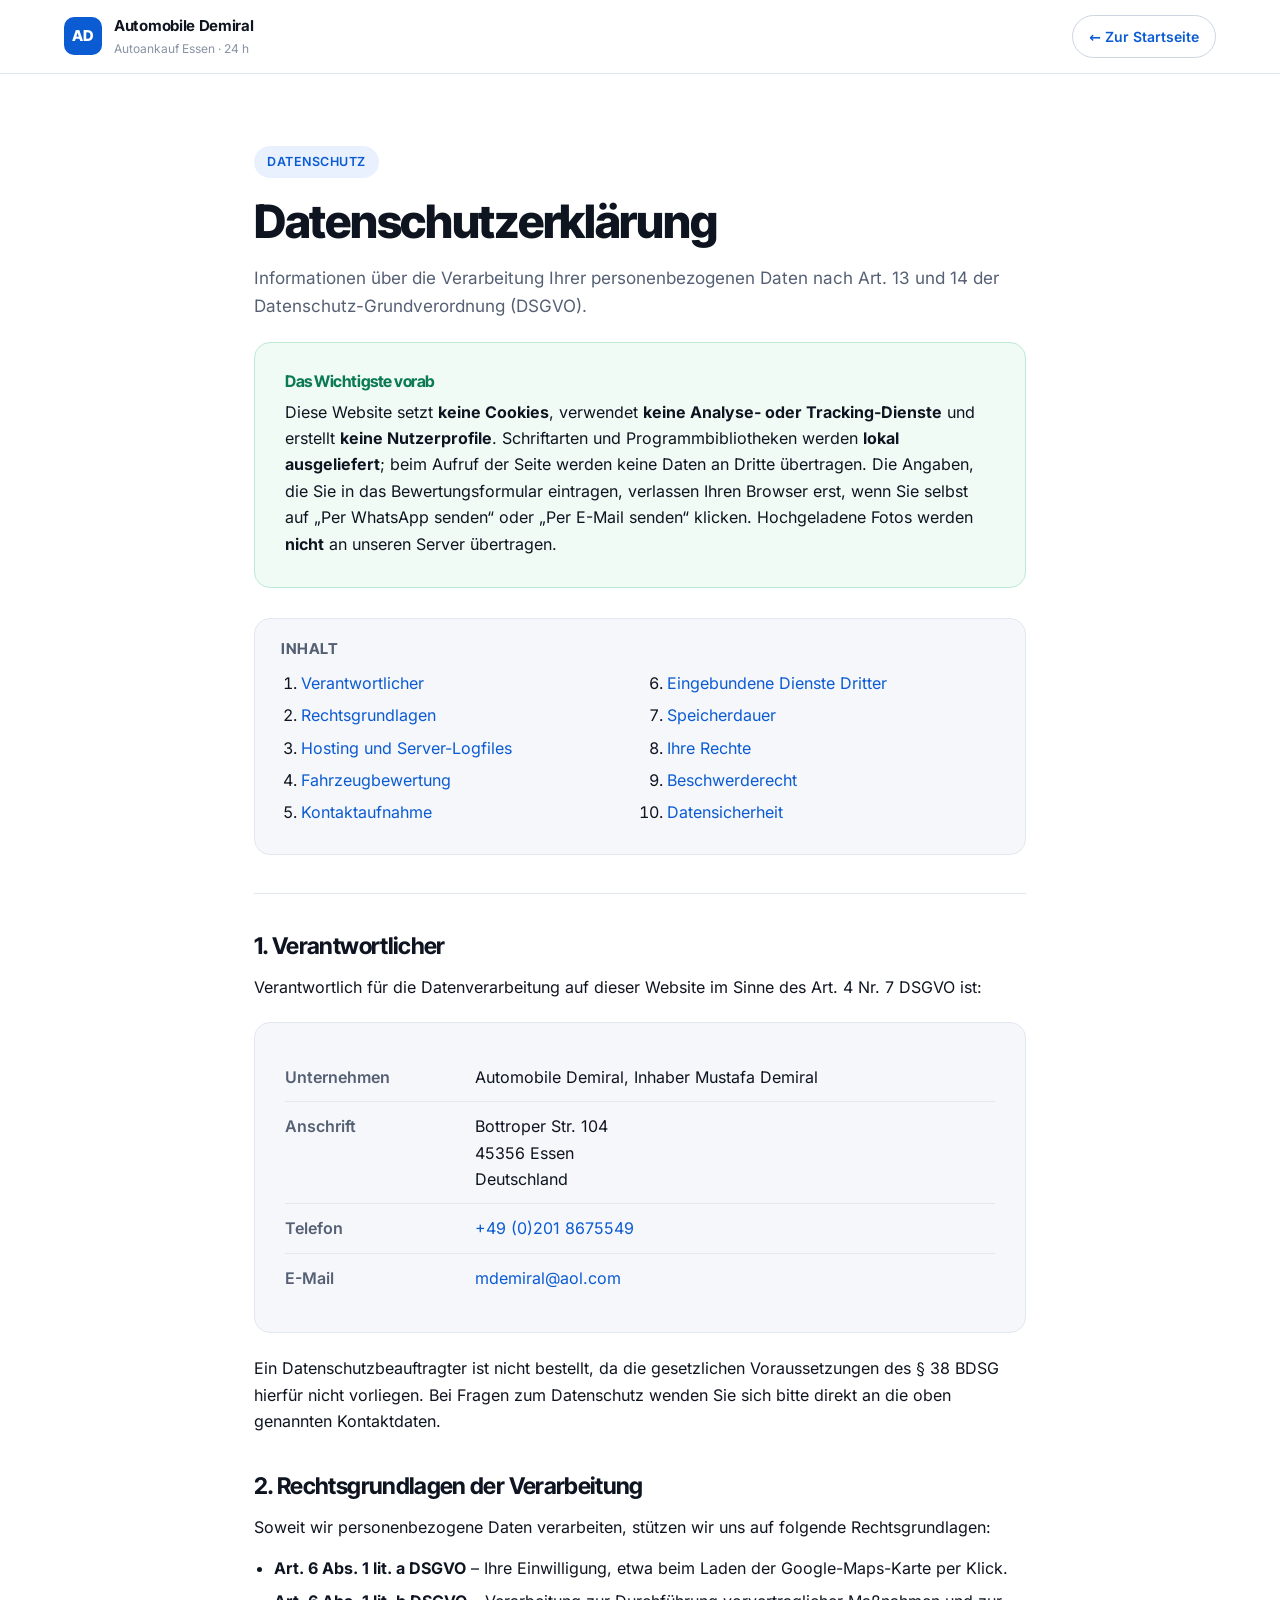
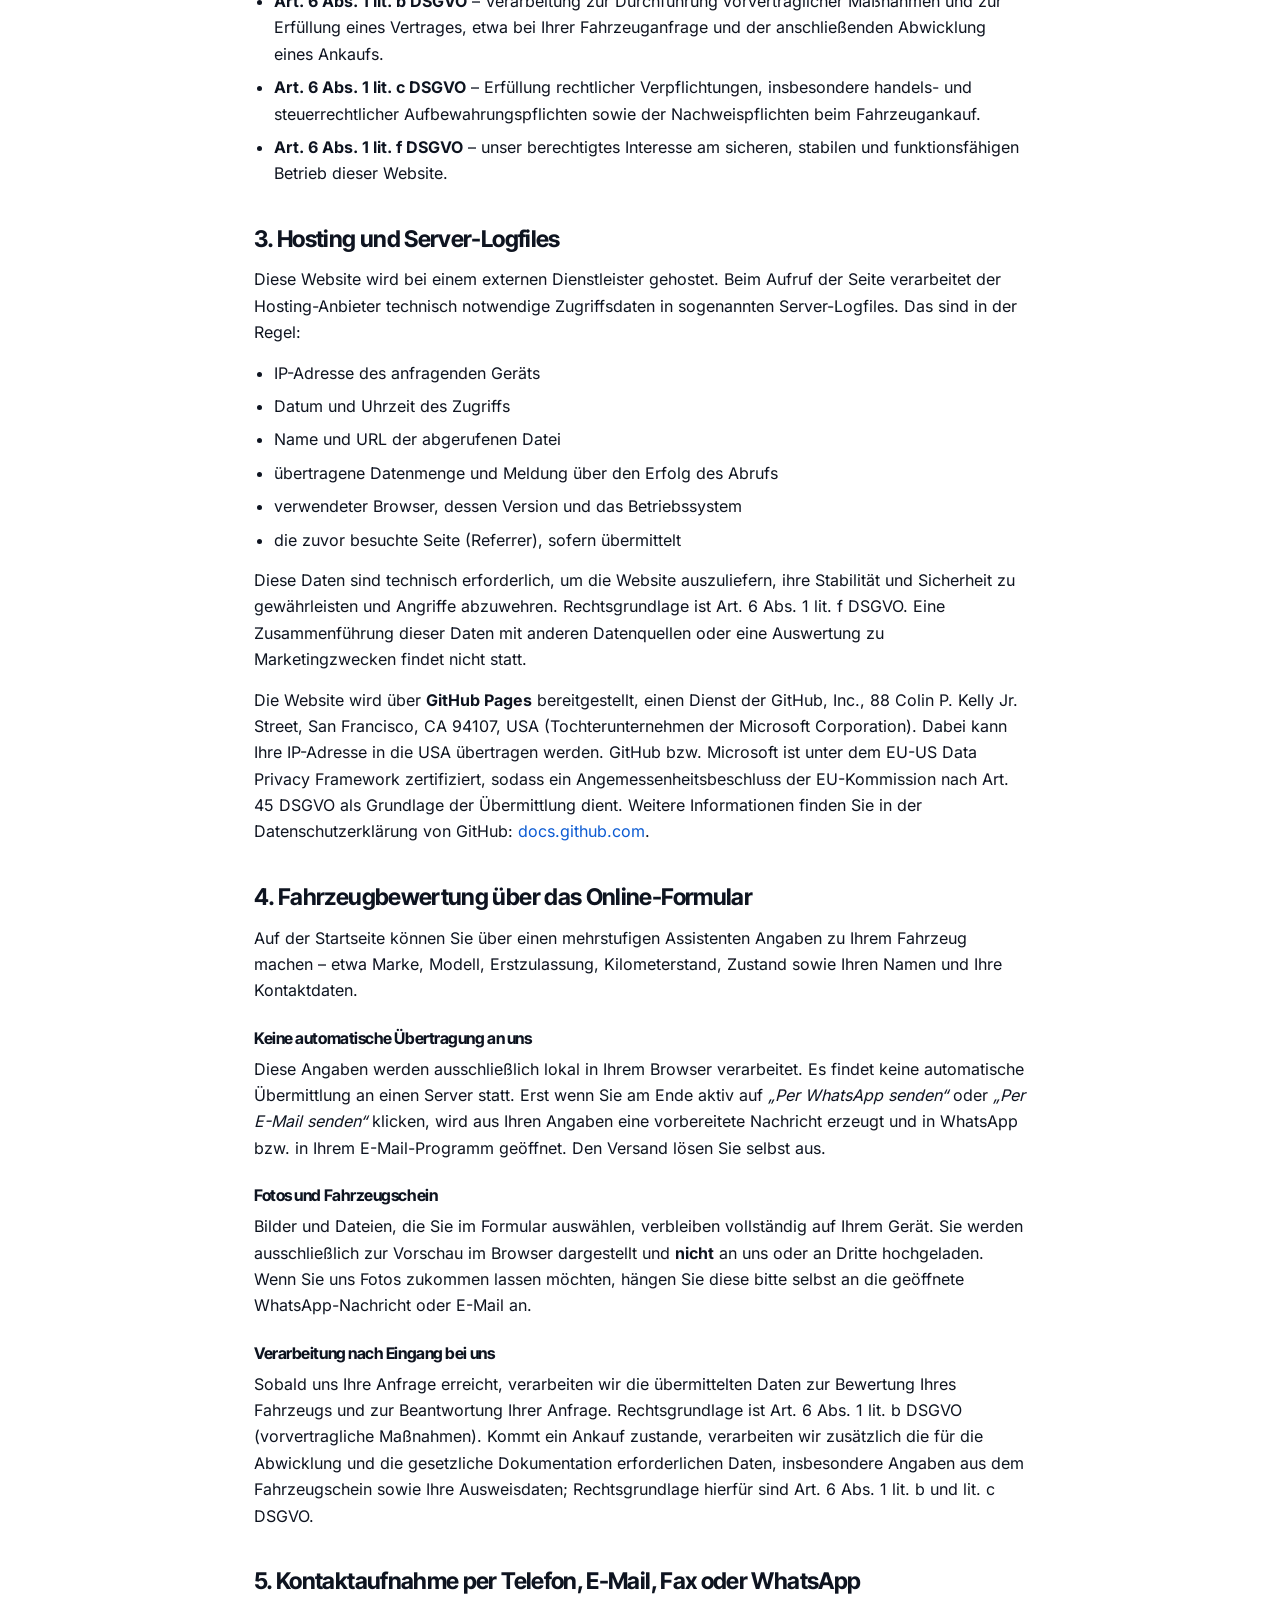
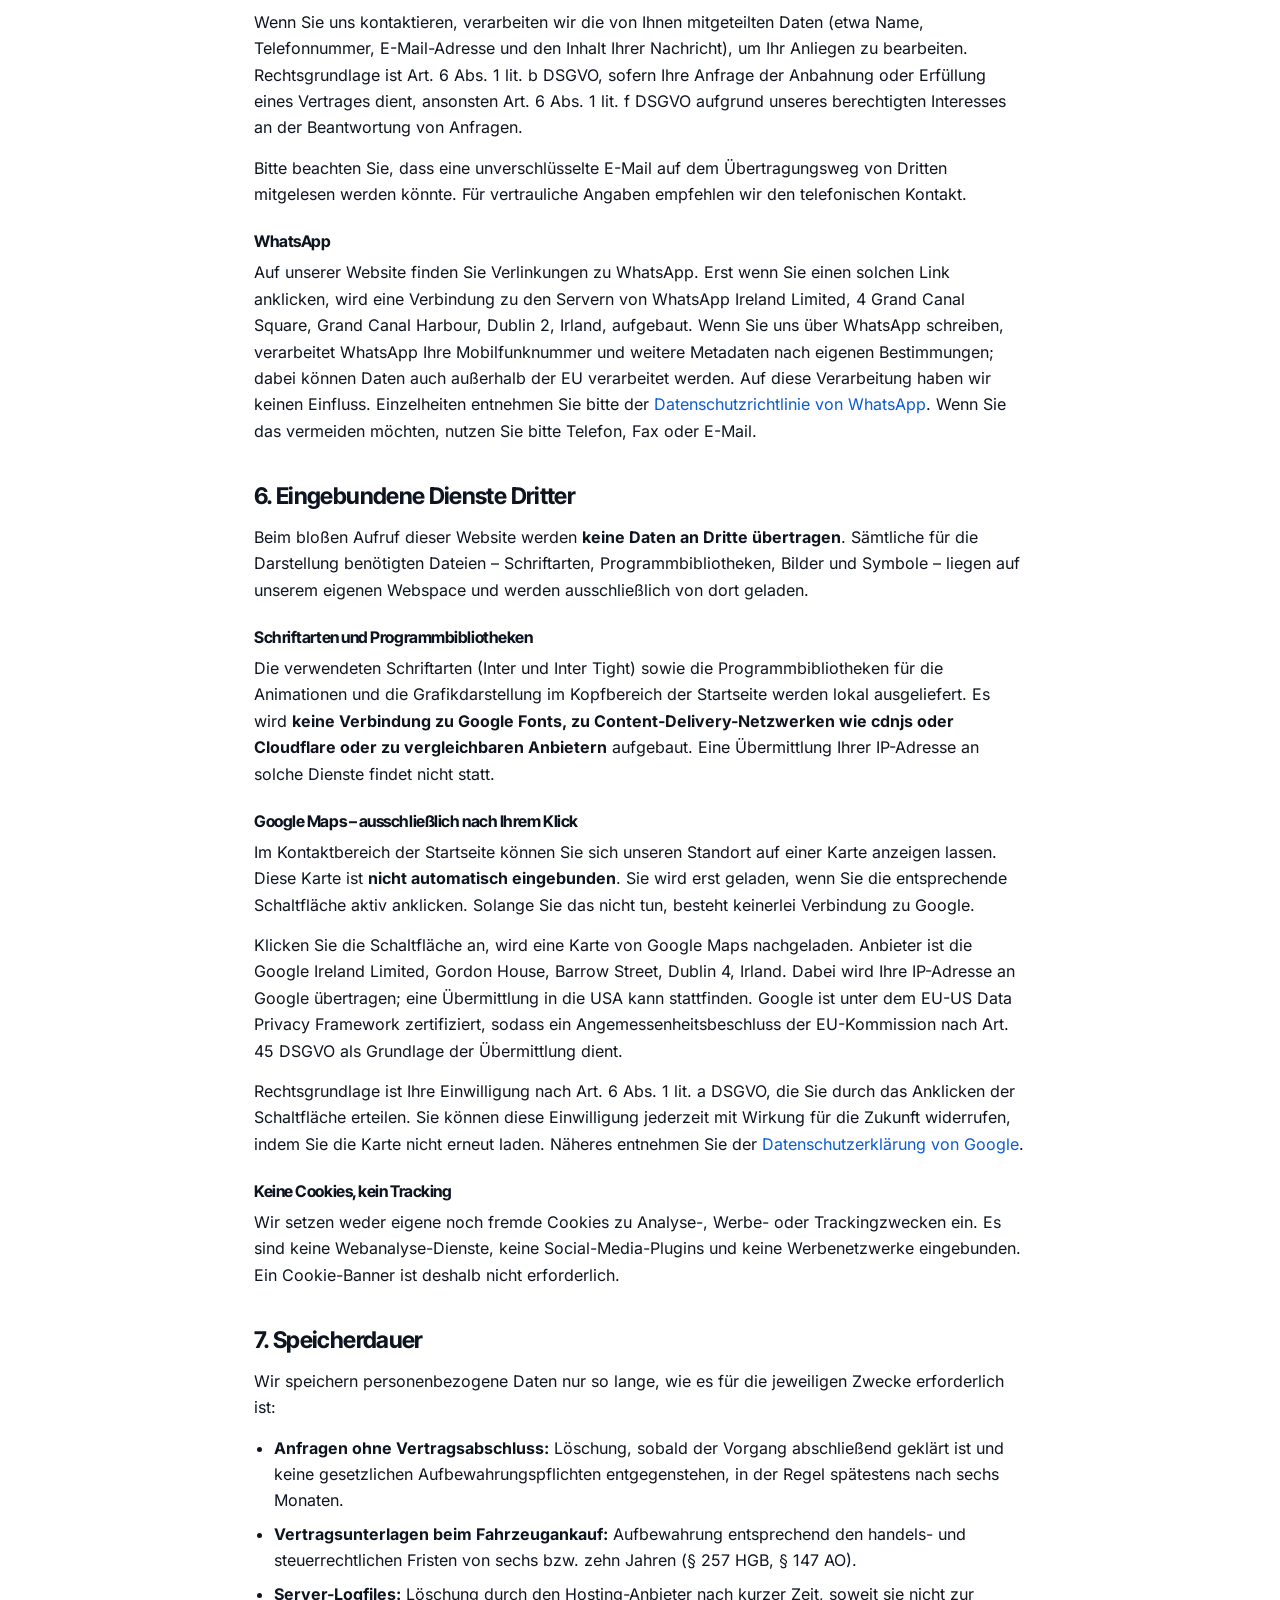
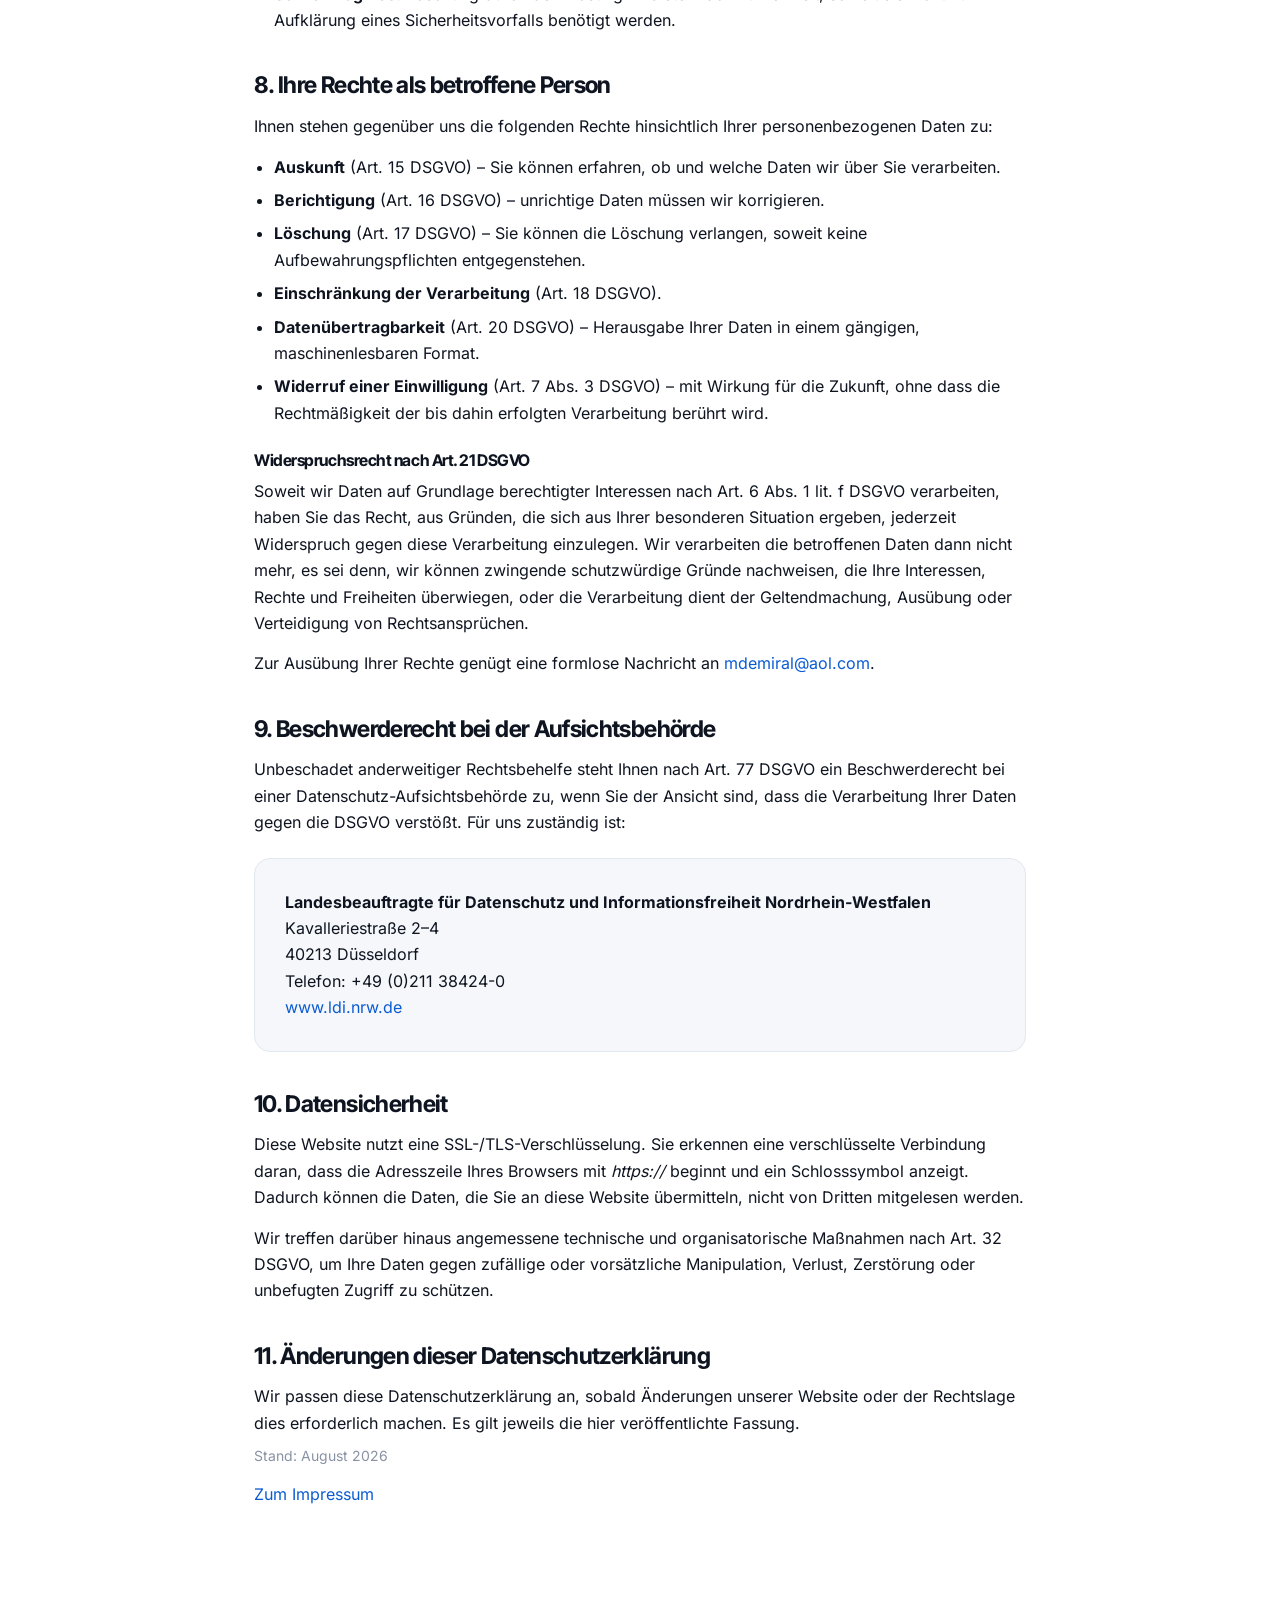
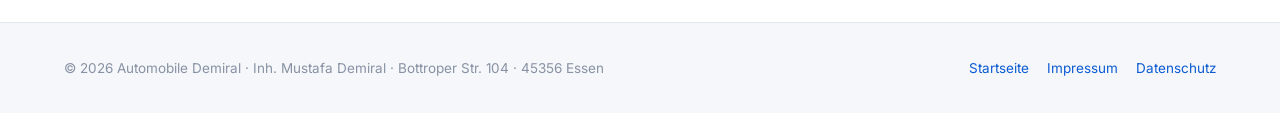
==== commit 240939ee: "Programmbibliotheken lokal ausliefern statt ueber cdnjs Damit werden beim Aufruf der Seiten keinerle" ====
--- a/datenschutz.html
+++ b/datenschutz.html
@@ -108,11 +108,6 @@
   dl.data dd:first-of-type{border-top:0}
 }
 
-table.svc{width:100%;border-collapse:collapse;margin:16px 0;font-size:15px}
-table.svc th,table.svc td{text-align:left;padding:11px 12px;border-bottom:1px solid var(--line);vertical-align:top}
-table.svc th{font-weight:600;color:var(--ink-2);background:var(--bg-soft)}
-.tbl-wrap{overflow-x:auto;-webkit-overflow-scrolling:touch}
-
 footer{
   border-top:1px solid var(--line);background:var(--bg-soft);
   padding:34px var(--gut);margin-top:20px;
@@ -145,8 +140,9 @@
   <div class="card good">
     <h3>Das Wichtigste vorab</h3>
     <p>Diese Website setzt <strong>keine Cookies</strong>, verwendet <strong>keine Analyse- oder
-    Tracking-Dienste</strong> und erstellt <strong>keine Nutzerprofile</strong>. Die Schriftarten
-    werden <strong>lokal ausgeliefert</strong>, nicht von Google Fonts geladen. Die Angaben, die
+    Tracking-Dienste</strong> und erstellt <strong>keine Nutzerprofile</strong>. Schriftarten und
+    Programmbibliotheken werden <strong>lokal ausgeliefert</strong>; beim Aufruf der Seite werden
+    keine Daten an Dritte übertragen. Die Angaben, die
     Sie in das Bewertungsformular eintragen, verlassen Ihren Browser erst, wenn Sie selbst auf
     „Per WhatsApp senden“ oder „Per E-Mail senden“ klicken. Hochgeladene Fotos werden
     <strong>nicht</strong> an unseren Server übertragen.</p>
@@ -273,44 +269,31 @@
   Wenn Sie das vermeiden möchten, nutzen Sie bitte Telefon, Fax oder E-Mail.</p>
 
   <h2 id="dritte">6. Eingebundene Dienste Dritter</h2>
-  <p>Für die Darstellung und Funktion der Website binden wir die folgenden externen Ressourcen
-  ein. In allen Fällen wird Ihre IP-Adresse technisch bedingt an den jeweiligen Anbieter
-  übertragen, da diese ohne IP-Adresse keine Daten an Ihren Browser ausliefern könnten.</p>
-
-  <div class="tbl-wrap">
-    <table class="svc">
-      <thead>
-        <tr><th>Dienst</th><th>Anbieter</th><th>Zweck &amp; Zeitpunkt</th></tr>
-      </thead>
-      <tbody>
-        <tr>
-          <td>cdnjs</td>
-          <td>Cloudflare, Inc., 101 Townsend St., San Francisco, CA 94107, USA</td>
-          <td>Auslieferung der Programmbibliotheken für Animationen und die Grafikdarstellung im Kopfbereich. Wird beim Seitenaufruf geladen.</td>
-        </tr>
-        <tr>
-          <td>Google Maps</td>
-          <td>Google Ireland Limited, Gordon House, Barrow Street, Dublin 4, Irland</td>
-          <td>Anzeige unseres Standorts. Die Karte wird <strong>erst nach Ihrem Klick</strong> auf die Schaltfläche geladen – vorher findet keine Verbindung zu Google Maps statt.</td>
-        </tr>
-      </tbody>
-    </table>
-  </div>
-
-  <p>Rechtsgrundlage für das Laden der Programmbibliotheken ist Art. 6 Abs. 1 lit. f DSGVO;
-  unser berechtigtes Interesse liegt in der funktionsfähigen Darstellung unseres Angebots.
-  Das Laden der Karte erfolgt ausschließlich auf Ihre ausdrückliche Handlung hin,
-  Rechtsgrundlage ist insoweit Ihre Einwilligung nach Art. 6 Abs. 1 lit. a DSGVO. Bei Google
-  und Cloudflare kann eine Übermittlung von Daten in die USA stattfinden; beide Anbieter sind
-  unter dem EU-US Data Privacy Framework zertifiziert.</p>
-  <p>Weitere Informationen finden Sie in den Datenschutzhinweisen der Anbieter:
-  <a href="https://policies.google.com/privacy" target="_blank" rel="noopener noreferrer">Google</a> ·
-  <a href="https://www.cloudflare.com/privacypolicy/" target="_blank" rel="noopener noreferrer">Cloudflare</a>.</p>
-
-  <h3>Schriftarten werden lokal ausgeliefert</h3>
-  <p>Die auf dieser Website verwendeten Schriftarten (Inter und Inter Tight) liegen auf unserem
-  eigenen Webspace und werden von dort geladen. Es wird <strong>keine Verbindung zu Servern von
-  Google Fonts</strong> aufgebaut, und es werden dabei keine Daten an Google übertragen.</p>
+  <p>Beim bloßen Aufruf dieser Website werden <strong>keine Daten an Dritte übertragen</strong>.
+  Sämtliche für die Darstellung benötigten Dateien – Schriftarten, Programmbibliotheken, Bilder
+  und Symbole – liegen auf unserem eigenen Webspace und werden ausschließlich von dort geladen.</p>
+
+  <h3>Schriftarten und Programmbibliotheken</h3>
+  <p>Die verwendeten Schriftarten (Inter und Inter Tight) sowie die Programmbibliotheken für die
+  Animationen und die Grafikdarstellung im Kopfbereich der Startseite werden lokal ausgeliefert.
+  Es wird <strong>keine Verbindung zu Google Fonts, zu Content-Delivery-Netzwerken wie cdnjs
+  oder Cloudflare oder zu vergleichbaren Anbietern</strong> aufgebaut. Eine Übermittlung Ihrer
+  IP-Adresse an solche Dienste findet nicht statt.</p>
+
+  <h3>Google Maps – ausschließlich nach Ihrem Klick</h3>
+  <p>Im Kontaktbereich der Startseite können Sie sich unseren Standort auf einer Karte anzeigen
+  lassen. Diese Karte ist <strong>nicht automatisch eingebunden</strong>. Sie wird erst geladen,
+  wenn Sie die entsprechende Schaltfläche aktiv anklicken. Solange Sie das nicht tun, besteht
+  keinerlei Verbindung zu Google.</p>
+  <p>Klicken Sie die Schaltfläche an, wird eine Karte von Google Maps nachgeladen. Anbieter ist
+  die Google Ireland Limited, Gordon House, Barrow Street, Dublin 4, Irland. Dabei wird Ihre
+  IP-Adresse an Google übertragen; eine Übermittlung in die USA kann stattfinden. Google ist
+  unter dem EU-US Data Privacy Framework zertifiziert, sodass ein Angemessenheitsbeschluss der
+  EU-Kommission nach Art. 45 DSGVO als Grundlage der Übermittlung dient.</p>
+  <p>Rechtsgrundlage ist Ihre Einwilligung nach Art. 6 Abs. 1 lit. a DSGVO, die Sie durch das
+  Anklicken der Schaltfläche erteilen. Sie können diese Einwilligung jederzeit mit Wirkung für
+  die Zukunft widerrufen, indem Sie die Karte nicht erneut laden. Näheres entnehmen Sie der
+  <a href="https://policies.google.com/privacy" target="_blank" rel="noopener noreferrer">Datenschutzerklärung von Google</a>.</p>
 
   <h3>Keine Cookies, kein Tracking</h3>
   <p>Wir setzen weder eigene noch fremde Cookies zu Analyse-, Werbe- oder Trackingzwecken ein.
